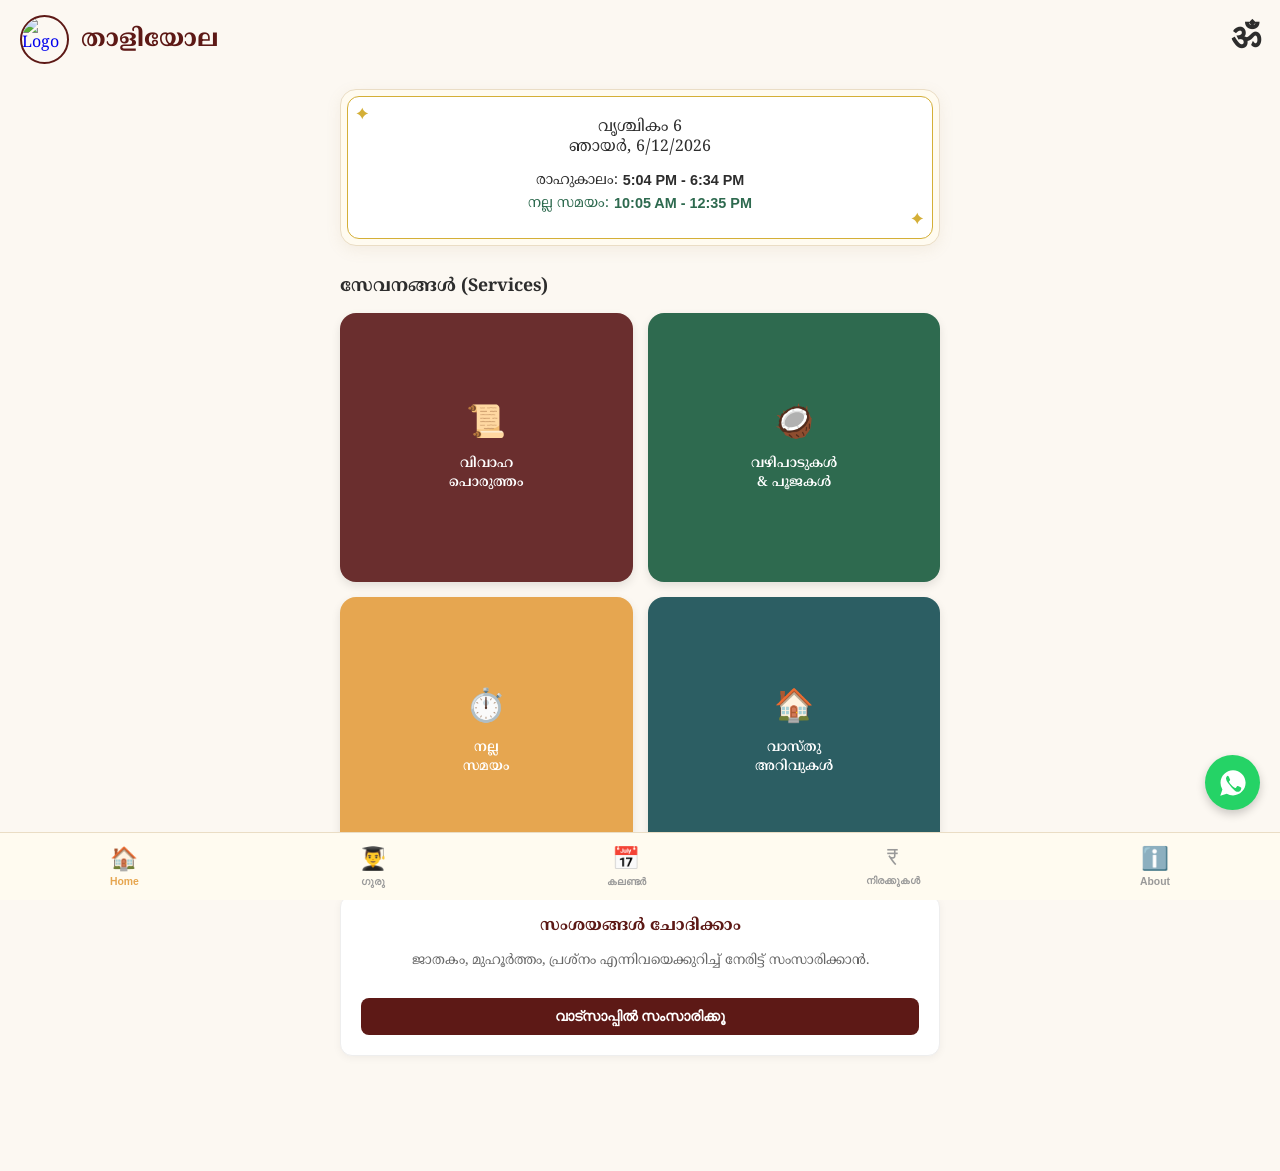
==== index.html @ 92e993a2 "Update index.html" ====
<!DOCTYPE html>
<html lang="ml">
<head>
    <meta charset="UTF-8">
    <meta name="viewport" content="width=device-width, initial-scale=1.0">
    <meta name="description" content="Authentic Namboothiri Astrology from Kerala.">
    <title>Thaliyola | Home</title>
    <link href="https://fonts.googleapis.com/css2?family=Noto+Serif+Malayalam:wght@400;700&display=swap" rel="stylesheet">
    <link rel="stylesheet" href="style.css">
</head>
<body>

    <!-- Header -->
    <header class="app-header">
        <a href="index.html" class="logo-row">
            <!-- Using the new leaf logo -->
            <img src="1000224294.jpg" alt="Logo" class="logo-img">
            <div class="logo-text">
                <h1 style="margin:0; font-size:1.5rem; color:#5d1916; font-weight:700;">താളിയോല</h1>
            </div>
        </a>
        <div class="header-om">ॐ</div>
    </header>

    <main class="content-wrapper">

        <!-- PARCHMENT CARD (Highlight) -->
        <div class="parchment-card">
            <div class="parchment-inner">
                <!-- Removed "Innathe Prathyekatha" Title -->
                
                <!-- Date Section -->
                <div class="date-container">
                    <!-- Malayalam Date (Big) -->
                    <div id="m-date-main" class="panchangam-main-mal">...</div>
                    <!-- English Date (Small, below) -->
                    <div id="e-date-sub" class="panchangam-sub-eng">...</div>
                </div>

                <!-- Daily Times -->
                <div class="panchangam-row" style="margin-top: 15px;">
                    രാഹുകാലം: <span id="t-rahu" class="time-highlight">...</span>
                </div>
                <div class="panchangam-row nalla-neram">
                    നല്ല സമയം: <span id="t-nalla" class="time-highlight">...</span>
                </div>
            </div>
        </div>

        <!-- SERVICES TITLE -->
        <div class="section-heading">സേവനങ്ങൾ (Services)</div>

        <!-- COLORED GRID (2x2 Layout) -->
        <div class="service-grid-modern">
            <!-- Card 1: Matchmaking -->
            <div class="grid-card maroon" onclick="window.location.href='matchmaking.html'">
                <div class="grid-icon">📜</div>
                <div class="grid-label">വിവാഹ<br>പൊരുത്തം</div>
            </div>
            <!-- Card 2: Offerings -->
            <div class="grid-card green" onclick="window.location.href='offerings.html'">
                <div class="grid-icon">🥥</div>
                <div class="grid-label">വഴിപാടുകൾ<br>& പൂജകൾ</div>
            </div>
            <!-- Card 3: Best Times -->
            <div class="grid-card mustard" onclick="window.location.href='best_times.html'">
                <div class="grid-icon">⏱️</div>
                <div class="grid-label">നല്ല<br>സമയം</div>
            </div>
            <!-- Card 4: Vasthu -->
            <div class="grid-card teal" onclick="window.location.href='vasthu.html'">
                <div class="grid-icon">🏠</div>
                <div class="grid-label">വാസ്തു<br>അറിവുകൾ</div>
            </div>
        </div>

        <!-- QUICK CONTACT -->
        <div class="about-card" style="margin-top: 20px; text-align: center;">
            <h3 style="color: var(--primary); margin-top: 0; font-size: 1rem;">സംശയങ്ങൾ ചോദിക്കാം</h3>
            <p style="font-size: 0.85rem; color: #666;">
                ജാതകം, മുഹൂർത്തം, പ്രശ്നം എന്നിവയെക്കുറിച്ച് നേരിട്ട് സംസാരിക്കാൻ.
            </p>
            <button class="book-btn" onclick="contactWhatsApp('നമസ്കാരം, എനിക്ക് ജ്യോതിഷപരമായ ചില സംശയങ്ങൾ ചോദിക്കാനുണ്ട്.')" style="padding: 10px; font-size: 0.9rem;">
                വാട്സാപ്പിൽ സംസാരിക്കൂ
            </button>
        </div>

    </main>

    <!-- WhatsApp Float & Nav -->
    <a href="javascript:void(0)" onclick="contactWhatsApp('Hello')" class="float-wa">
        <svg viewBox="0 0 32 32" class="wa-icon"><path d="M16.07,2.35c-7.38,0-13.38,6-13.38,13.38a13.3,13.3,0,0,0,2,7.15L2.42,29.6l6.89-2.2a13.31,13.31,0,0,0,6.76,1.84h0c7.38,0,13.38-6,13.38-13.38S23.45,2.35,16.07,2.35ZM9.9,8.29a2.13,2.13,0,0,1,1.55.72c.19.19,1.29,3.1,1.4,3.31s.16.49-.07.79-.42.69-.77,1c-.22.19-.46.35-.22.77s2.93,4.81,6.37,6.33c.4.18.7.16.93-.11s1-1.22,1.27-1.63.53-.36.91-.21,2.35,1.11,2.75,1.31.67.31.76.47.07,2.39-1.15,3.36-3.29,1.15-4.33.71-4.37-3.58-8.6-9.15A9.59,9.59,0,0,1,8.5,11.13C8.57,9.59,10.15,8.29,9.9,8.29Z"/></svg>
    </a>
    <nav class="bottom-nav">
        <a href="index.html" class="nav-item active"><span class="icon">🏠</span><span class="label">Home</span></a>
        <a href="astrologers.html" class="nav-item"><span class="icon">👨‍🎓</span><span class="label">ഗുരു</span></a>
        <a href="calendar.html" class="nav-item"><span class="icon">📅</span><span class="label">കലണ്ടർ</span></a>
        <a href="rates.html" class="nav-item"><span class="icon">₹</span><span class="label">നിരക്കുകൾ</span></a>
        <a href="about.html" class="nav-item"><span class="icon">ℹ️</span><span class="label">About</span></a>
    </nav>

    <script src="script.js"></script>

    <!-- LOGIC -->
    <script>
        const daysMalayalam = ["ഞായർ", "തിങ്കൾ", "ചൊവ്വ", "ബുധൻ", "വ്യാഴം", "വെള്ളി", "ശനി"];
        const sunriseOffsets = [40, 35, 25, 10, 5, 5, 10, 15, 15, 15, 20, 35];
        const timingsMap = [[10.5, 9.0, 3.5, 6.0], [1.5, 7.5, 10.0, 12.0], [9.0, 6.0, 1.5, 4.0], [6.0, 4.5, 8.0, 10.0], [7.5, 3.0, 4.0, 6.0], [4.5, 1.5, 11.0, 13.0], [3.0, 0.0, 2.5, 5.0]];
        const sankrantiData = [{cutoff: 14, name: "ധനു", next: "മകരം", offset: 17}, {cutoff: 13, name: "മകരം", next: "കുംഭം", offset: 0}, {cutoff: 14, name: "കുംഭം", next: "മീനം", offset: 0}, {cutoff: 14, name: "മീനം", next: "മേടം", offset: 0}, {cutoff: 15, name: "മേടം", next: "ഇടവം", offset: 0}, {cutoff: 15, name: "ഇടവം", next: "മിഥുനം", offset: 0}, {cutoff: 16, name: "മിഥുനം", next: "കർക്കടകം", offset: 0}, {cutoff: 17, name: "കർക്കടകം", next: "ചിങ്ങം", offset: 0}, {cutoff: 17, name: "ചിങ്ങം", next: "കന്നി", offset: 0}, {cutoff: 17, name: "കന്നി", next: "തുലാം", offset: 0}, {cutoff: 16, name: "തുലാം", next: "വൃശ്ചികം", offset: 0}, {cutoff: 16, name: "വൃശ്ചികം", next: "ധനു", offset: 0}];

        function formatTime(d) { let h=Math.floor(d), m=Math.floor((d-h)*60), p="AM"; if(h>=12){p="PM";if(h>12)h-=12;} if(h===0)h=12; return `${h}:${m<10?"0"+m:m} ${p}`; }
        function calculateTime(b,o) { return ((b*60)+o)/60; }

        function setPanchangam() {
            const date = new Date();
            const d = date.getDate(), m = date.getMonth(), y = date.getFullYear(), dayIndex = date.getDay();
            
            // Malayalam Date Logic
            const malRule = sankrantiData[m];
            let malDateString = (d < malRule.cutoff) ? `${malRule.name} ${malRule.offset + d}` : `${malRule.next} ${d - malRule.cutoff + 1}`;
            if(m===0 && d < 14) malDateString = `ധനു ${16+d}`; 
            
            // Set Malayalam and English Dates
            document.getElementById("m-date-main").innerText = malDateString;
            document.getElementById("e-date-sub").innerText = `${daysMalayalam[dayIndex]}, ${d}/${m+1}/${y}`;

            // Times
            const offset = sunriseOffsets[m];
            const r = timingsMap[dayIndex];
            document.getElementById("t-rahu").innerText = `${formatTime(calculateTime(6.0+r[0], offset))} - ${formatTime(calculateTime(6.0+r[0], offset)+1.5)}`;
            document.getElementById("t-nalla").innerText = `${formatTime(calculateTime(6.0+r[2], offset))} - ${formatTime(calculateTime(6.0+r[3], offset))}`;
        }

        setPanchangam();
    </script>
</body>
</html>
---- style.css ----
:root {
    --bg-color: #fcf8f2;       /* Soft Cream Background */
    --primary: #5d1916;        /* Deep Kerala Maroon */
    --gold: #d4af37;           /* Classic Gold */
    --text-dark: #2d2d2d;      /* Dark Grey */
    --text-light: #666666;     /* Light Grey */
    --white: #ffffff;
    
    /* Service Card Colors */
    --card-maroon: #6a2e2e;
    --card-green: #2e6a4f;
    --card-mustard: #e6a650;
    --card-teal: #2c5e63;      /* New Color for Vasthu */

    --whatsapp: #25D366;
}

body {
    margin: 0;
    font-family: 'Noto Serif Malayalam', serif;
    background-color: var(--bg-color);
    color: var(--text-dark);
    padding-bottom: 90px; /* Space for bottom nav */
}

/* --- HEADER --- */
.app-header {
    padding: 15px 20px;
    display: flex;
    justify-content: space-between;
    align-items: center;
    background: var(--bg-color);
    position: sticky;
    top: 0;
    z-index: 50;
}

.logo-row {
    display: flex;
    align-items: center;
    gap: 12px;
    text-decoration: none;
}

.logo-img {
    width: 45px;
    height: 45px;
    border-radius: 50%;
    object-fit: cover;
    border: 2px solid var(--primary);
}

.logo-text h1 {
    margin: 0;
    font-size: 1.5rem;
    color: var(--primary);
    font-weight: 700;
    line-height: 1;
}

.header-om {
    font-size: 2.2rem;
    color: var(--text-dark);
    font-weight: bold;
    line-height: 1;
}

/* --- MAIN CONTENT --- */
.content-wrapper {
    padding: 10px 20px;
    max-width: 600px;
    margin: 0 auto;
}

/* --- WELCOME TEXT --- */
.welcome-text {
    margin-bottom: 20px;
}
.welcome-text p {
    margin: 0;
    font-size: 0.95rem;
    color: var(--text-light);
}
.welcome-text h2 {
    margin: 5px 0 0 0;
    font-size: 1.1rem;
    color: var(--primary);
    font-weight: 700;
}

/* --- PARCHMENT CARD (Panchangam) --- */
.parchment-card {
    background-color: #fffbf0;
    border: 1px solid #eaddc5;
    border-radius: 16px;
    padding: 6px; /* Space for double border effect */
    margin-bottom: 30px;
    box-shadow: 0 4px 15px rgba(165, 134, 88, 0.1);
}

.parchment-inner {
    border: 1px solid var(--gold);
    border-radius: 12px;
    padding: 20px;
    text-align: center;
    position: relative;
    background: white;
}

/* Decorative Stars in Corners */
.parchment-inner::before {
    content: '✦';
    position: absolute;
    top: 8px; left: 8px;
    color: var(--gold);
    font-size: 1rem;
}
.parchment-inner::after {
    content: '✦';
    position: absolute;
    bottom: 8px; right: 8px;
    color: var(--gold);
    font-size: 1rem;
}

.panchangam-title {
    font-size: 0.85rem;
    color: var(--text-light);
    margin-bottom: 5px;
}

.panchangam-main {
    font-size: 1.8rem;
    font-weight: 700;
    color: var(--primary);
    margin-bottom: 15px;
}

.panchangam-row {
    display: flex;
    justify-content: center;
    gap: 5px;
    font-size: 0.9rem;
    color: var(--text-dark);
    margin-bottom: 5px;
}
.time-highlight {
    font-weight: 700;
    font-family: sans-serif;
}
.nalla-neram {
    color: var(--card-green);
}

/* --- SECTION TITLE --- */
.section-heading {
    font-size: 1.1rem;
    font-weight: 700;
    color: var(--text-dark);
    margin-bottom: 15px;
}

/* --- COLORED GRID (2x2 Layout) --- */
.service-grid-modern {
    display: grid;
    grid-template-columns: 1fr 1fr; /* 2 Columns */
    gap: 15px;
    margin-bottom: 30px;
}

.grid-card {
    aspect-ratio: 1.1; /* Slightly wider than square */
    border-radius: 16px;
    display: flex;
    flex-direction: column;
    align-items: center;
    justify-content: center;
    padding: 15px;
    text-align: center;
    cursor: pointer;
    transition: transform 0.2s;
    color: white;
    box-shadow: 0 4px 10px rgba(0,0,0,0.1);
}

.grid-card:active { transform: scale(0.95); }

.grid-card.maroon { background-color: var(--card-maroon); }
.grid-card.green { background-color: var(--card-green); }
.grid-card.mustard { background-color: var(--card-mustard); }
.grid-card.teal { background-color: var(--card-teal); }

.grid-icon {
    font-size: 2rem;
    margin-bottom: 10px;
}

.grid-label {
    font-size: 0.85rem;
    font-weight: 600;
    line-height: 1.4;
}

/* --- BOTTOM NAV --- */
.bottom-nav {
    position: fixed;
    bottom: 0;
    left: 0;
    width: 100%;
    background: #fffbf0;
    display: flex;
    justify-content: space-around;
    padding: 12px 0;
    border-top: 1px solid #eaddc5;
    z-index: 100;
}

.nav-item {
    text-decoration: none;
    display: flex;
    flex-direction: column;
    align-items: center;
    color: #999;
    font-family: sans-serif;
    background: none;
    border: none;
}

.nav-item.active { color: var(--card-mustard); }
.nav-item .icon { font-size: 1.4rem; margin-bottom: 4px; }
.nav-item .label { font-size: 0.65rem; font-weight: 600; }

/* --- WHATSAPP FLOAT --- */
.float-wa {
    position: fixed; right: 20px; bottom: 90px; background: var(--whatsapp);
    width: 55px; height: 55px; border-radius: 50%;
    display: flex; justify-content: center; align-items: center;
    box-shadow: 0 4px 10px rgba(0,0,0,0.2); z-index: 90;
}
.wa-icon { width: 30px; height: 30px; fill: white; }

/* --- INNER PAGES --- */
.profile-card, .matching-card, .tip-card, .offering-card, .time-card, .about-card {
    background: white;
    padding: 20px;
    margin-bottom: 15px;
    border-radius: 12px;
    box-shadow: 0 2px 8px rgba(0,0,0,0.05);
    border: 1px solid #eee;
}
.matching-card { border: 1px solid var(--gold); }
.profile-header, .offering-header, .time-header { display: flex; align-items: center; gap: 12px; margin-bottom: 10px; }
.profile-img { width: 60px; height: 60px; border-radius: 50%; object-fit: cover; border: 2px solid var(--gold); }
.section-title { 
    font-size: 1.1rem; font-weight: 700; color: var(--primary); 
    margin: 25px 0 15px 0; border-left: 4px solid var(--gold); padding-left: 10px; 
}
/* Dropdowns & Buttons */
.star-select { width: 100%; padding: 12px; border: 1px solid #ccc; border-radius: 8px; background: #fafafa; font-size: 1rem; color: var(--text-dark); }
.match-btn, .book-btn { width: 100%; background: var(--primary); color: white; border: none; padding: 14px; border-radius: 8px; margin-top: 15px; font-weight: bold; font-size: 1rem; }
.star-select-group { margin-bottom: 15px; }
.star-label { display: block; margin-bottom: 5px; font-weight: 600; color: #555; }

/* Calendar */
.calendar-controls { display: flex; justify-content: space-between; align-items: center; margin-bottom: 15px; background: white; padding: 15px; border-radius: 12px; border: 1px solid var(--gold); }
.calendar-grid { display: grid; grid-template-columns: repeat(7, 1fr); gap: 4px; background: white; padding: 10px; border-radius: 12px; }
.calendar-date { min-height: 50px; background-color: #fcfcfc; border: 1px solid #eee; border-radius: 6px; padding: 4px; display: flex; flex-direction: column; justify-content: space-between; }
.calendar-date.sunday { background-color: #fff0f0; border-color: #ffcccc; }
.calendar-date.today { border: 2px solid var(--gold); background-color: #fffbea; }
.day-name { text-align: center; font-size: 0.75rem; font-weight: bold; color: var(--primary); padding-bottom: 8px; }
.eng-date { font-size: 0.9rem; font-weight: bold; }
.mal-date { font-size: 0.6rem; text-align: right; color: var(--primary); font-weight: 600; }

/* Mobile Fixes */
@media (max-width: 400px) {
    .logo-container h1 { font-size: 1.3rem; }
    .panchangam-main { font-size: 1.5rem; }
}
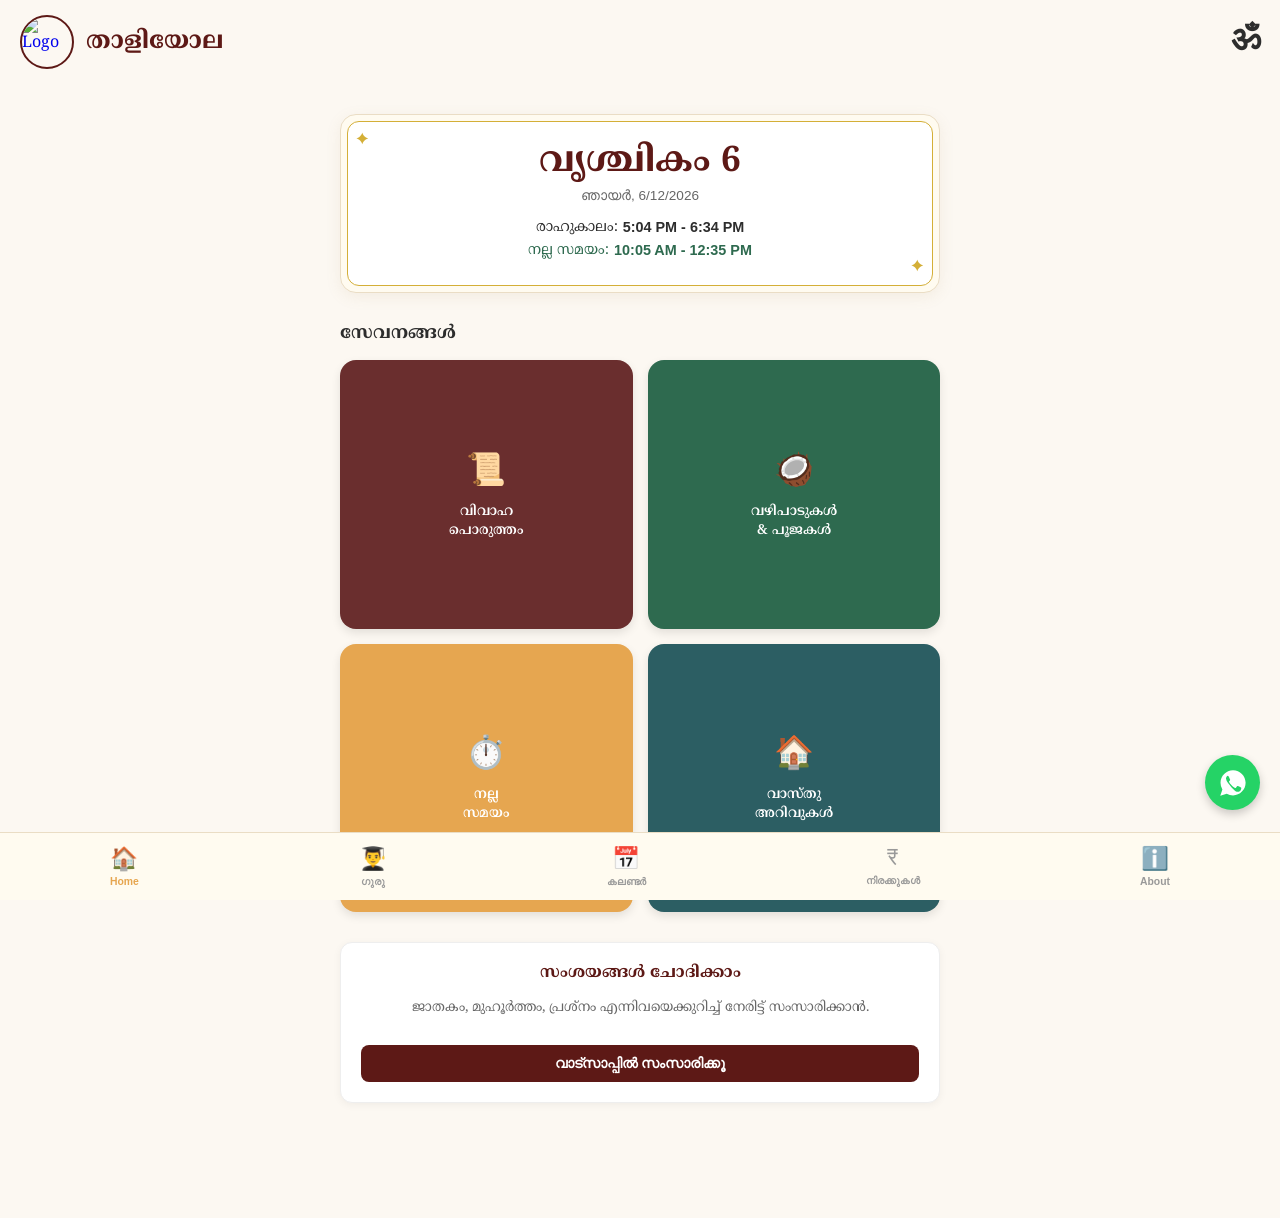
==== commit 65aa8c28: "Update index.html" ====
--- a/index.html
+++ b/index.html
@@ -13,8 +13,8 @@
     <!-- Header -->
     <header class="app-header">
         <a href="index.html" class="logo-row">
-            <!-- Using the new leaf logo -->
-            <img src="1000224294.jpg" alt="Logo" class="logo-img">
+            <!-- Use the leaf image provided -->
+            <img src="image_0.png" alt="Logo" class="logo-img">
             <div class="logo-text">
                 <h1 style="margin:0; font-size:1.5rem; color:#5d1916; font-weight:700;">താളിയോല</h1>
             </div>
@@ -27,8 +27,6 @@
         <!-- PARCHMENT CARD (Highlight) -->
         <div class="parchment-card">
             <div class="parchment-inner">
-                <!-- Removed "Innathe Prathyekatha" Title -->
-                
                 <!-- Date Section -->
                 <div class="date-container">
                     <!-- Malayalam Date (Big) -->
@@ -48,7 +46,7 @@
         </div>
 
         <!-- SERVICES TITLE -->
-        <div class="section-heading">സേവനങ്ങൾ (Services)</div>
+        <div class="section-heading">സേവനങ്ങൾ</div>
 
         <!-- COLORED GRID (2x2 Layout) -->
         <div class="service-grid-modern">
@@ -101,7 +99,6 @@
 
     <script src="script.js"></script>
 
-    <!-- LOGIC -->
     <script>
         const daysMalayalam = ["ഞായർ", "തിങ്കൾ", "ചൊവ്വ", "ബുധൻ", "വ്യാഴം", "വെള്ളി", "ശനി"];
         const sunriseOffsets = [40, 35, 25, 10, 5, 5, 10, 15, 15, 15, 20, 35];
@@ -115,16 +112,14 @@
             const date = new Date();
             const d = date.getDate(), m = date.getMonth(), y = date.getFullYear(), dayIndex = date.getDay();
             
-            // Malayalam Date Logic
             const malRule = sankrantiData[m];
             let malDateString = (d < malRule.cutoff) ? `${malRule.name} ${malRule.offset + d}` : `${malRule.next} ${d - malRule.cutoff + 1}`;
             if(m===0 && d < 14) malDateString = `ധനു ${16+d}`; 
             
-            // Set Malayalam and English Dates
+            // Date Setup
             document.getElementById("m-date-main").innerText = malDateString;
             document.getElementById("e-date-sub").innerText = `${daysMalayalam[dayIndex]}, ${d}/${m+1}/${y}`;
 
-            // Times
             const offset = sunriseOffsets[m];
             const r = timingsMap[dayIndex];
             document.getElementById("t-rahu").innerText = `${formatTime(calculateTime(6.0+r[0], offset))} - ${formatTime(calculateTime(6.0+r[0], offset)+1.5)}`;
--- a/style.css
+++ b/style.css
@@ -10,7 +10,7 @@
     --card-maroon: #6a2e2e;
     --card-green: #2e6a4f;
     --card-mustard: #e6a650;
-    --card-teal: #2c5e63;      /* New Color for Vasthu */
+    --card-teal: #2c5e63;
 
     --whatsapp: #25D366;
 }
@@ -43,8 +43,8 @@
 }
 
 .logo-img {
-    width: 45px;
-    height: 45px;
+    width: 50px;  /* Increased size for better visibility */
+    height: 50px; 
     border-radius: 50%;
     object-fit: cover;
     border: 2px solid var(--primary);
@@ -72,29 +72,14 @@
     margin: 0 auto;
 }
 
-/* --- WELCOME TEXT --- */
-.welcome-text {
-    margin-bottom: 20px;
-}
-.welcome-text p {
-    margin: 0;
-    font-size: 0.95rem;
-    color: var(--text-light);
-}
-.welcome-text h2 {
-    margin: 5px 0 0 0;
-    font-size: 1.1rem;
-    color: var(--primary);
-    font-weight: 700;
-}
-
 /* --- PARCHMENT CARD (Panchangam) --- */
 .parchment-card {
     background-color: #fffbf0;
     border: 1px solid #eaddc5;
     border-radius: 16px;
-    padding: 6px; /* Space for double border effect */
+    padding: 6px;
     margin-bottom: 30px;
+    margin-top: 20px; /* Added margin top since welcome text is removed */
     box-shadow: 0 4px 15px rgba(165, 134, 88, 0.1);
 }
 
@@ -107,33 +92,30 @@
     background: white;
 }
 
-/* Decorative Stars in Corners */
-.parchment-inner::before {
-    content: '✦';
-    position: absolute;
-    top: 8px; left: 8px;
-    color: var(--gold);
-    font-size: 1rem;
-}
-.parchment-inner::after {
-    content: '✦';
-    position: absolute;
-    bottom: 8px; right: 8px;
-    color: var(--gold);
-    font-size: 1rem;
-}
+/* Decorative Stars */
+.parchment-inner::before { content: '✦'; position: absolute; top: 8px; left: 8px; color: var(--gold); font-size: 1rem; }
+.parchment-inner::after { content: '✦'; position: absolute; bottom: 8px; right: 8px; color: var(--gold); font-size: 1rem; }
 
 .panchangam-title {
-    font-size: 0.85rem;
-    color: var(--text-light);
-    margin-bottom: 5px;
-}
-
-.panchangam-main {
-    font-size: 1.8rem;
+    display: none; /* Hiding title as requested */
+}
+
+/* --- NEW DATE STYLES --- */
+.date-container {
+    margin-bottom: 15px;
+}
+.panchangam-main-mal {
+    font-size: 2.2rem; /* Bigger Malayalam Date */
     font-weight: 700;
     color: var(--primary);
-    margin-bottom: 15px;
+    line-height: 1.2;
+}
+.panchangam-sub-eng {
+    font-size: 0.85rem; /* Smaller English Date */
+    color: var(--text-light);
+    font-weight: 500;
+    margin-top: 4px;
+    font-family: sans-serif;
 }
 
 .panchangam-row {
@@ -144,13 +126,8 @@
     color: var(--text-dark);
     margin-bottom: 5px;
 }
-.time-highlight {
-    font-weight: 700;
-    font-family: sans-serif;
-}
-.nalla-neram {
-    color: var(--card-green);
-}
+.time-highlight { font-weight: 700; font-family: sans-serif; }
+.nalla-neram { color: var(--card-green); }
 
 /* --- SECTION TITLE --- */
 .section-heading {
@@ -162,106 +139,40 @@
 
 /* --- COLORED GRID (2x2 Layout) --- */
 .service-grid-modern {
-    display: grid;
-    grid-template-columns: 1fr 1fr; /* 2 Columns */
-    gap: 15px;
-    margin-bottom: 30px;
-}
-
+    display: grid; grid-template-columns: 1fr 1fr; gap: 15px; margin-bottom: 30px;
+}
 .grid-card {
-    aspect-ratio: 1.1; /* Slightly wider than square */
-    border-radius: 16px;
-    display: flex;
-    flex-direction: column;
-    align-items: center;
-    justify-content: center;
-    padding: 15px;
-    text-align: center;
-    cursor: pointer;
-    transition: transform 0.2s;
-    color: white;
-    box-shadow: 0 4px 10px rgba(0,0,0,0.1);
-}
-
+    aspect-ratio: 1.1; border-radius: 16px; display: flex; flex-direction: column; align-items: center; justify-content: center; padding: 15px; text-align: center; cursor: pointer; transition: transform 0.2s; color: white; box-shadow: 0 4px 10px rgba(0,0,0,0.1);
+}
 .grid-card:active { transform: scale(0.95); }
-
 .grid-card.maroon { background-color: var(--card-maroon); }
 .grid-card.green { background-color: var(--card-green); }
 .grid-card.mustard { background-color: var(--card-mustard); }
 .grid-card.teal { background-color: var(--card-teal); }
-
-.grid-icon {
-    font-size: 2rem;
-    margin-bottom: 10px;
-}
-
-.grid-label {
-    font-size: 0.85rem;
-    font-weight: 600;
-    line-height: 1.4;
-}
+.grid-icon { font-size: 2rem; margin-bottom: 10px; }
+.grid-label { font-size: 0.85rem; font-weight: 600; line-height: 1.4; }
 
 /* --- BOTTOM NAV --- */
-.bottom-nav {
-    position: fixed;
-    bottom: 0;
-    left: 0;
-    width: 100%;
-    background: #fffbf0;
-    display: flex;
-    justify-content: space-around;
-    padding: 12px 0;
-    border-top: 1px solid #eaddc5;
-    z-index: 100;
-}
-
-.nav-item {
-    text-decoration: none;
-    display: flex;
-    flex-direction: column;
-    align-items: center;
-    color: #999;
-    font-family: sans-serif;
-    background: none;
-    border: none;
-}
-
+.bottom-nav { position: fixed; bottom: 0; left: 0; width: 100%; background: #fffbf0; display: flex; justify-content: space-around; padding: 12px 0; border-top: 1px solid #eaddc5; z-index: 100; }
+.nav-item { text-decoration: none; display: flex; flex-direction: column; align-items: center; color: #999; font-family: sans-serif; background: none; border: none; }
 .nav-item.active { color: var(--card-mustard); }
 .nav-item .icon { font-size: 1.4rem; margin-bottom: 4px; }
 .nav-item .label { font-size: 0.65rem; font-weight: 600; }
 
 /* --- WHATSAPP FLOAT --- */
-.float-wa {
-    position: fixed; right: 20px; bottom: 90px; background: var(--whatsapp);
-    width: 55px; height: 55px; border-radius: 50%;
-    display: flex; justify-content: center; align-items: center;
-    box-shadow: 0 4px 10px rgba(0,0,0,0.2); z-index: 90;
-}
+.float-wa { position: fixed; right: 20px; bottom: 90px; background: var(--whatsapp); width: 55px; height: 55px; border-radius: 50%; display: flex; justify-content: center; align-items: center; box-shadow: 0 4px 10px rgba(0,0,0,0.2); z-index: 90; }
 .wa-icon { width: 30px; height: 30px; fill: white; }
 
 /* --- INNER PAGES --- */
-.profile-card, .matching-card, .tip-card, .offering-card, .time-card, .about-card {
-    background: white;
-    padding: 20px;
-    margin-bottom: 15px;
-    border-radius: 12px;
-    box-shadow: 0 2px 8px rgba(0,0,0,0.05);
-    border: 1px solid #eee;
-}
+.profile-card, .matching-card, .tip-card, .offering-card, .time-card, .about-card { background: white; padding: 20px; margin-bottom: 15px; border-radius: 12px; box-shadow: 0 2px 8px rgba(0,0,0,0.05); border: 1px solid #eee; }
 .matching-card { border: 1px solid var(--gold); }
 .profile-header, .offering-header, .time-header { display: flex; align-items: center; gap: 12px; margin-bottom: 10px; }
 .profile-img { width: 60px; height: 60px; border-radius: 50%; object-fit: cover; border: 2px solid var(--gold); }
-.section-title { 
-    font-size: 1.1rem; font-weight: 700; color: var(--primary); 
-    margin: 25px 0 15px 0; border-left: 4px solid var(--gold); padding-left: 10px; 
-}
-/* Dropdowns & Buttons */
+.section-title { font-size: 1.1rem; font-weight: 700; color: var(--primary); margin: 25px 0 15px 0; border-left: 4px solid var(--gold); padding-left: 10px; }
 .star-select { width: 100%; padding: 12px; border: 1px solid #ccc; border-radius: 8px; background: #fafafa; font-size: 1rem; color: var(--text-dark); }
 .match-btn, .book-btn { width: 100%; background: var(--primary); color: white; border: none; padding: 14px; border-radius: 8px; margin-top: 15px; font-weight: bold; font-size: 1rem; }
 .star-select-group { margin-bottom: 15px; }
 .star-label { display: block; margin-bottom: 5px; font-weight: 600; color: #555; }
-
-/* Calendar */
 .calendar-controls { display: flex; justify-content: space-between; align-items: center; margin-bottom: 15px; background: white; padding: 15px; border-radius: 12px; border: 1px solid var(--gold); }
 .calendar-grid { display: grid; grid-template-columns: repeat(7, 1fr); gap: 4px; background: white; padding: 10px; border-radius: 12px; }
 .calendar-date { min-height: 50px; background-color: #fcfcfc; border: 1px solid #eee; border-radius: 6px; padding: 4px; display: flex; flex-direction: column; justify-content: space-between; }
@@ -270,9 +181,36 @@
 .day-name { text-align: center; font-size: 0.75rem; font-weight: bold; color: var(--primary); padding-bottom: 8px; }
 .eng-date { font-size: 0.9rem; font-weight: bold; }
 .mal-date { font-size: 0.6rem; text-align: right; color: var(--primary); font-weight: 600; }
-
-/* Mobile Fixes */
+.tip-desc, .offering-desc, .time-details { font-size: 0.95rem; color: #444; line-height: 1.6; }
+.book-btn-small { background: var(--primary); color: white; border: none; padding: 8px 15px; border-radius: 4px; font-size: 0.9rem; font-weight: 600; cursor: pointer; margin-top: 10px; width: 100%; font-family: 'Noto Serif Malayalam', serif; }
+.offering-header { display: flex; justify-content: space-between; align-items: flex-start; margin-bottom: 8px; }
+.price-tag { background: #fff8e1; color: #d84315; padding: 4px 8px; border-radius: 4px; font-weight: bold; font-size: 0.9rem; border: 1px solid #ffecb3; }
+.contact-box { background-color: #fff8e1; border: 1px dashed #d4af37; padding: 20px; text-align: center; border-radius: 10px; margin-top: 30px; }
+.time-header { display: flex; align-items: center; gap: 10px; margin-bottom: 10px; }
+.time-icon { font-size: 1.5rem; }
+.best-days { font-weight: bold; color: #2e7d32; display: block; margin-top: 5px; }
+.avoid-days { font-weight: bold; color: #d32f2f; display: block; margin-top: 2px; }
+.reason-box { background-color: #f9f9f9; padding: 10px; border-radius: 5px; margin-top: 10px; font-size: 0.85rem; color: #666; font-style: italic; border-left: 3px solid var(--gold); }
+.designation { font-size: 0.85rem; color: #888; }
+.event-indicator { width: 6px; height: 6px; background-color: #d32f2f; border-radius: 50%; margin-top: 2px; }
+.event-list-box { margin-top: 20px; background: white; border-radius: 10px; padding: 15px; border: 1px solid #e0d0b0; }
+.event-item { display: flex; align-items: center; padding: 10px 0; border-bottom: 1px solid #eee; }
+.event-item:last-child { border-bottom: none; }
+.event-date-badge { background: var(--gold); color: var(--primary); font-weight: bold; padding: 5px 10px; border-radius: 5px; margin-right: 15px; font-family: sans-serif; min-width: 30px; text-align: center; }
+.event-name { font-size: 1rem; color: #333; font-weight: 600; }
+.rate-card { background: white; border-radius: 10px; overflow: hidden; box-shadow: 0 2px 8px rgba(0,0,0,0.05); }
+.rate-row { display: flex; justify-content: space-between; padding: 15px; border-bottom: 1px solid #eee; align-items: center; }
+.rate-row.highlight { background-color: #fffbea; }
+.rate-row h4 { margin: 0 0 5px 0; font-weight: 700; }
+.price { font-weight: bold; color: var(--primary); font-size: 1.1rem; }
+.note { font-size: 0.85rem; color: #777; margin-top: 10px; padding: 10px; background: #eef; border-radius: 5px; }
+.result-card { display: none; margin-top: 20px; padding: 20px; border-radius: 10px; text-align: center; animation: fadeIn 0.5s ease; background-color: #fffbea; border: 1px solid #d4af37; }
+.result-icon { font-size: 2.5rem; margin-bottom: 10px; display: block; }
+.result-title { font-size: 1.2rem; font-weight: 700; margin-bottom: 10px; font-family: 'Noto Serif Malayalam', serif; color: #800000; }
+.result-desc { font-size: 0.95rem; color: #444; margin-bottom: 15px; line-height: 1.6; text-align: justify; }
+.disclaimer-box { background: rgba(255,255,255,0.6); padding: 10px; border-radius: 5px; font-size: 0.8rem; color: #666; margin-bottom: 15px; font-style: italic; }
+
 @media (max-width: 400px) {
     .logo-container h1 { font-size: 1.3rem; }
-    .panchangam-main { font-size: 1.5rem; }
-}
+    .panchangam-main-mal { font-size: 1.5rem; }
+}
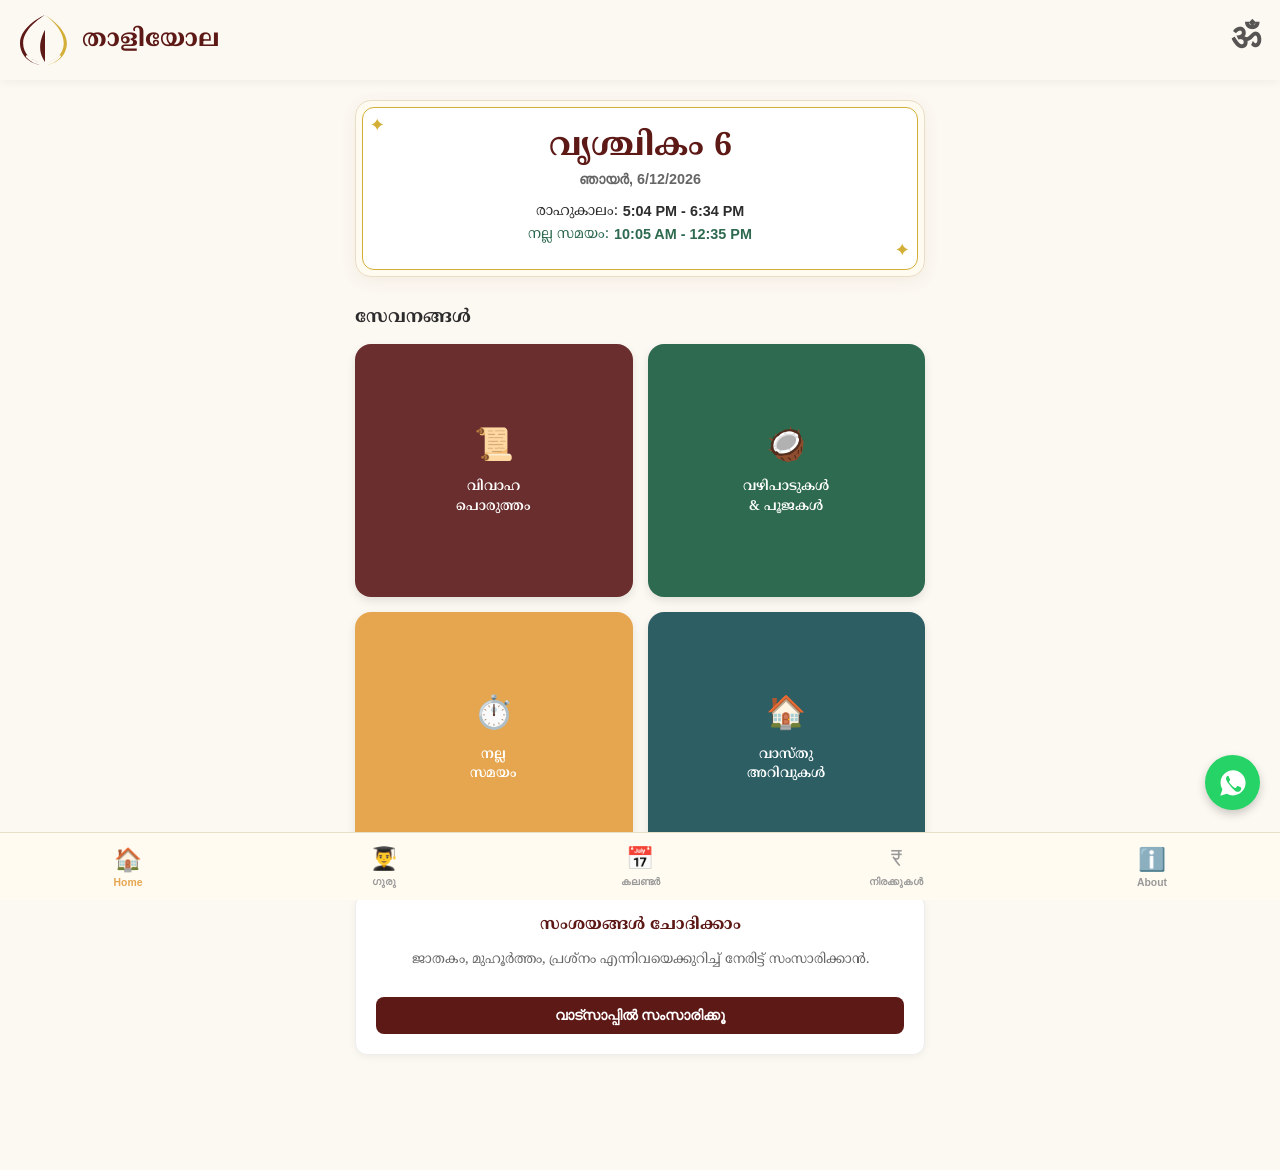
==== commit 73078e11: "Update index.html" ====
--- a/index.html
+++ b/index.html
@@ -10,11 +10,18 @@
 </head>
 <body>
 
-    <!-- Header -->
     <header class="app-header">
         <a href="index.html" class="logo-row">
-            <!-- Use the leaf image provided -->
-            <img src="image_0.png" alt="Logo" class="logo-img">
+            <svg class="logo-img" viewBox="0 0 512 512" xmlns="http://www.w3.org/2000/svg">
+                <path fill="#5d1916" d="M256,0C256,0,32,128,32,288c0,106,86,192,192,192h64c17.7,0,32,14.3,32,32v0c0-17.7-14.3-32-32-32h-64
+                c-56,0-107.7-24.3-143.7-63.7c-4.3-4.7-11.7-4.9-16.3-0.4c-4.5,4.3-4.6,11.4-0.2,15.9C104.7,477.6,163,507.2,228.4,511.4
+                c3.9,0.2,7.6,3.5,7.6,7.4v0c0-4.4-3.6-8-8-8C101.6,506.8,0,409.2,0,288C0,118,246,0,256,0z"/>
+                <path fill="#d4af37" d="M256,0c0,0,224,128,224,288c0,121.2-101.6,218.8-228.4,222.8c-4.4,0.1-8,3.7-8,8.2v-0.1
+                c0-3.9,3.7-7.1,7.6-7.4C316.4,507.2,374.7,477.6,415,431.8c4.4-4.5,4.3-11.6-0.2-15.9c-4.6-4.5-12-4.2-16.3,0.4
+                C362.5,455.7,311,480,256,480h-32c-17.7,0-32,14.3-32,32v0c0-17.7,14.3-32,32-32H256c106,0,192-86,192-192C448,128,256,0,256,0z"/>
+                <path fill="#5d1916" d="M256,0v480c0,0-50-60-50-150s50-180,50-180S256,0,256,0z"/>
+            </svg>
+            
             <div class="logo-text">
                 <h1 style="margin:0; font-size:1.5rem; color:#5d1916; font-weight:700;">താളിയോല</h1>
             </div>
@@ -24,18 +31,13 @@
 
     <main class="content-wrapper">
 
-        <!-- PARCHMENT CARD (Highlight) -->
         <div class="parchment-card">
             <div class="parchment-inner">
-                <!-- Date Section -->
                 <div class="date-container">
-                    <!-- Malayalam Date (Big) -->
                     <div id="m-date-main" class="panchangam-main-mal">...</div>
-                    <!-- English Date (Small, below) -->
                     <div id="e-date-sub" class="panchangam-sub-eng">...</div>
                 </div>
 
-                <!-- Daily Times -->
                 <div class="panchangam-row" style="margin-top: 15px;">
                     രാഹുകാലം: <span id="t-rahu" class="time-highlight">...</span>
                 </div>
@@ -45,34 +47,27 @@
             </div>
         </div>
 
-        <!-- SERVICES TITLE -->
         <div class="section-heading">സേവനങ്ങൾ</div>
 
-        <!-- COLORED GRID (2x2 Layout) -->
         <div class="service-grid-modern">
-            <!-- Card 1: Matchmaking -->
             <div class="grid-card maroon" onclick="window.location.href='matchmaking.html'">
                 <div class="grid-icon">📜</div>
                 <div class="grid-label">വിവാഹ<br>പൊരുത്തം</div>
             </div>
-            <!-- Card 2: Offerings -->
             <div class="grid-card green" onclick="window.location.href='offerings.html'">
                 <div class="grid-icon">🥥</div>
                 <div class="grid-label">വഴിപാടുകൾ<br>& പൂജകൾ</div>
             </div>
-            <!-- Card 3: Best Times -->
             <div class="grid-card mustard" onclick="window.location.href='best_times.html'">
                 <div class="grid-icon">⏱️</div>
                 <div class="grid-label">നല്ല<br>സമയം</div>
             </div>
-            <!-- Card 4: Vasthu -->
             <div class="grid-card teal" onclick="window.location.href='vasthu.html'">
                 <div class="grid-icon">🏠</div>
                 <div class="grid-label">വാസ്തു<br>അറിവുകൾ</div>
             </div>
         </div>
 
-        <!-- QUICK CONTACT -->
         <div class="about-card" style="margin-top: 20px; text-align: center;">
             <h3 style="color: var(--primary); margin-top: 0; font-size: 1rem;">സംശയങ്ങൾ ചോദിക്കാം</h3>
             <p style="font-size: 0.85rem; color: #666;">
@@ -85,7 +80,6 @@
 
     </main>
 
-    <!-- WhatsApp Float & Nav -->
     <a href="javascript:void(0)" onclick="contactWhatsApp('Hello')" class="float-wa">
         <svg viewBox="0 0 32 32" class="wa-icon"><path d="M16.07,2.35c-7.38,0-13.38,6-13.38,13.38a13.3,13.3,0,0,0,2,7.15L2.42,29.6l6.89-2.2a13.31,13.31,0,0,0,6.76,1.84h0c7.38,0,13.38-6,13.38-13.38S23.45,2.35,16.07,2.35ZM9.9,8.29a2.13,2.13,0,0,1,1.55.72c.19.19,1.29,3.1,1.4,3.31s.16.49-.07.79-.42.69-.77,1c-.22.19-.46.35-.22.77s2.93,4.81,6.37,6.33c.4.18.7.16.93-.11s1-1.22,1.27-1.63.53-.36.91-.21,2.35,1.11,2.75,1.31.67.31.76.47.07,2.39-1.15,3.36-3.29,1.15-4.33.71-4.37-3.58-8.6-9.15A9.59,9.59,0,0,1,8.5,11.13C8.57,9.59,10.15,8.29,9.9,8.29Z"/></svg>
     </a>
--- a/style.css
+++ b/style.css
@@ -1,5 +1,10 @@
+/* 1. GLOBAL RESET (Fixes alignment issues) */
+* {
+    box-sizing: border-box;
+}
+
 :root {
-    --bg-color: #fcf8f2;       /* Soft Cream Background */
+    --bg-color: #fcf8f2;      /* Soft Cream Background */
     --primary: #5d1916;        /* Deep Kerala Maroon */
     --gold: #d4af37;           /* Classic Gold */
     --text-dark: #2d2d2d;      /* Dark Grey */
@@ -33,26 +38,25 @@
     position: sticky;
     top: 0;
     z-index: 50;
+    box-shadow: 0 2px 10px rgba(0,0,0,0.05); /* Slight shadow for depth */
 }
 
 .logo-row {
     display: flex;
     align-items: center;
-    gap: 12px;
+    gap: 12px; /* Increased gap for better look */
     text-decoration: none;
 }
 
 .logo-img {
-    width: 50px;  /* Increased size for better visibility */
+    width: 50px;  /* Slightly larger for the new leaf logo */
     height: 50px; 
-    border-radius: 50%;
-    object-fit: cover;
-    border: 2px solid var(--primary);
+    object-fit: contain; 
 }
 
 .logo-text h1 {
     margin: 0;
-    font-size: 1.5rem;
+    font-size: 1.6rem;
     color: var(--primary);
     font-weight: 700;
     line-height: 1;
@@ -63,23 +67,24 @@
     color: var(--text-dark);
     font-weight: bold;
     line-height: 1;
+    opacity: 0.8;
 }
 
 /* --- MAIN CONTENT --- */
 .content-wrapper {
-    padding: 10px 20px;
+    padding: 10px 15px;
     max-width: 600px;
     margin: 0 auto;
 }
 
-/* --- PARCHMENT CARD (Panchangam) --- */
+/* --- PARCHMENT CARD --- */
 .parchment-card {
     background-color: #fffbf0;
     border: 1px solid #eaddc5;
     border-radius: 16px;
     padding: 6px;
     margin-bottom: 30px;
-    margin-top: 20px; /* Added margin top since welcome text is removed */
+    margin-top: 10px;
     box-shadow: 0 4px 15px rgba(165, 134, 88, 0.1);
 }
 
@@ -92,29 +97,21 @@
     background: white;
 }
 
-/* Decorative Stars */
 .parchment-inner::before { content: '✦'; position: absolute; top: 8px; left: 8px; color: var(--gold); font-size: 1rem; }
 .parchment-inner::after { content: '✦'; position: absolute; bottom: 8px; right: 8px; color: var(--gold); font-size: 1rem; }
 
-.panchangam-title {
-    display: none; /* Hiding title as requested */
-}
-
-/* --- NEW DATE STYLES --- */
-.date-container {
-    margin-bottom: 15px;
-}
+.date-container { margin-bottom: 15px; }
 .panchangam-main-mal {
-    font-size: 2.2rem; /* Bigger Malayalam Date */
+    font-size: 2rem;
     font-weight: 700;
     color: var(--primary);
     line-height: 1.2;
 }
 .panchangam-sub-eng {
-    font-size: 0.85rem; /* Smaller English Date */
+    font-size: 0.9rem;
     color: var(--text-light);
-    font-weight: 500;
-    margin-top: 4px;
+    font-weight: 600;
+    margin-top: 5px;
     font-family: sans-serif;
 }
 
@@ -129,7 +126,7 @@
 .time-highlight { font-weight: 700; font-family: sans-serif; }
 .nalla-neram { color: var(--card-green); }
 
-/* --- SECTION TITLE --- */
+/* --- SECTIONS & GRIDS --- */
 .section-heading {
     font-size: 1.1rem;
     font-weight: 700;
@@ -137,7 +134,6 @@
     margin-bottom: 15px;
 }
 
-/* --- COLORED GRID (2x2 Layout) --- */
 .service-grid-modern {
     display: grid; grid-template-columns: 1fr 1fr; gap: 15px; margin-bottom: 30px;
 }
@@ -152,9 +148,32 @@
 .grid-icon { font-size: 2rem; margin-bottom: 10px; }
 .grid-label { font-size: 0.85rem; font-weight: 600; line-height: 1.4; }
 
-/* --- BOTTOM NAV --- */
-.bottom-nav { position: fixed; bottom: 0; left: 0; width: 100%; background: #fffbf0; display: flex; justify-content: space-around; padding: 12px 0; border-top: 1px solid #eaddc5; z-index: 100; }
-.nav-item { text-decoration: none; display: flex; flex-direction: column; align-items: center; color: #999; font-family: sans-serif; background: none; border: none; }
+/* --- BOTTOM NAV (FIXED) --- */
+.bottom-nav { 
+    position: fixed; 
+    bottom: 0; 
+    left: 0; 
+    width: 100%; 
+    background: #fffbf0; 
+    display: flex; 
+    padding: 12px 0; 
+    border-top: 1px solid #eaddc5; 
+    z-index: 100; 
+}
+
+.nav-item { 
+    flex: 1; /* Forces equal width for all items */
+    text-decoration: none; 
+    display: flex; 
+    flex-direction: column; 
+    align-items: center; 
+    justify-content: center;
+    color: #999; 
+    font-family: sans-serif; 
+    background: none; 
+    border: none; 
+    padding: 0; 
+}
 .nav-item.active { color: var(--card-mustard); }
 .nav-item .icon { font-size: 1.4rem; margin-bottom: 4px; }
 .nav-item .label { font-size: 0.65rem; font-weight: 600; }
@@ -163,7 +182,7 @@
 .float-wa { position: fixed; right: 20px; bottom: 90px; background: var(--whatsapp); width: 55px; height: 55px; border-radius: 50%; display: flex; justify-content: center; align-items: center; box-shadow: 0 4px 10px rgba(0,0,0,0.2); z-index: 90; }
 .wa-icon { width: 30px; height: 30px; fill: white; }
 
-/* --- INNER PAGES --- */
+/* --- CARDS & INNER PAGES --- */
 .profile-card, .matching-card, .tip-card, .offering-card, .time-card, .about-card { background: white; padding: 20px; margin-bottom: 15px; border-radius: 12px; box-shadow: 0 2px 8px rgba(0,0,0,0.05); border: 1px solid #eee; }
 .matching-card { border: 1px solid var(--gold); }
 .profile-header, .offering-header, .time-header { display: flex; align-items: center; gap: 12px; margin-bottom: 10px; }
@@ -173,14 +192,6 @@
 .match-btn, .book-btn { width: 100%; background: var(--primary); color: white; border: none; padding: 14px; border-radius: 8px; margin-top: 15px; font-weight: bold; font-size: 1rem; }
 .star-select-group { margin-bottom: 15px; }
 .star-label { display: block; margin-bottom: 5px; font-weight: 600; color: #555; }
-.calendar-controls { display: flex; justify-content: space-between; align-items: center; margin-bottom: 15px; background: white; padding: 15px; border-radius: 12px; border: 1px solid var(--gold); }
-.calendar-grid { display: grid; grid-template-columns: repeat(7, 1fr); gap: 4px; background: white; padding: 10px; border-radius: 12px; }
-.calendar-date { min-height: 50px; background-color: #fcfcfc; border: 1px solid #eee; border-radius: 6px; padding: 4px; display: flex; flex-direction: column; justify-content: space-between; }
-.calendar-date.sunday { background-color: #fff0f0; border-color: #ffcccc; }
-.calendar-date.today { border: 2px solid var(--gold); background-color: #fffbea; }
-.day-name { text-align: center; font-size: 0.75rem; font-weight: bold; color: var(--primary); padding-bottom: 8px; }
-.eng-date { font-size: 0.9rem; font-weight: bold; }
-.mal-date { font-size: 0.6rem; text-align: right; color: var(--primary); font-weight: 600; }
 .tip-desc, .offering-desc, .time-details { font-size: 0.95rem; color: #444; line-height: 1.6; }
 .book-btn-small { background: var(--primary); color: white; border: none; padding: 8px 15px; border-radius: 4px; font-size: 0.9rem; font-weight: 600; cursor: pointer; margin-top: 10px; width: 100%; font-family: 'Noto Serif Malayalam', serif; }
 .offering-header { display: flex; justify-content: space-between; align-items: flex-start; margin-bottom: 8px; }
@@ -210,7 +221,43 @@
 .result-desc { font-size: 0.95rem; color: #444; margin-bottom: 15px; line-height: 1.6; text-align: justify; }
 .disclaimer-box { background: rgba(255,255,255,0.6); padding: 10px; border-radius: 5px; font-size: 0.8rem; color: #666; margin-bottom: 15px; font-style: italic; }
 
+/* --- CALENDAR FIXES (FIXED) --- */
+.calendar-controls { 
+    display: flex; justify-content: space-between; align-items: center; 
+    margin-bottom: 15px; background: white; padding: 10px; 
+    border-radius: 12px; border: 1px solid var(--gold); 
+}
+.month-title { font-size: 1.1rem; font-weight: 700; color: var(--primary); margin: 0; }
+
+.calendar-grid { 
+    display: grid; 
+    grid-template-columns: repeat(7, 1fr); 
+    gap: 2px;
+    background: white; 
+    padding: 10px; /* Padding matches controls */
+    border-radius: 12px; 
+    overflow-x: auto; 
+}
+
+/* Day Names */
+.day-name { 
+    text-align: center; font-size: 0.75rem; font-weight: bold; color: var(--primary); padding-bottom: 8px; white-space: nowrap; 
+}
+
+/* Date Cells */
+.calendar-date { 
+    min-height: 50px; background-color: #fcfcfc; border: 1px solid #eee; border-radius: 6px; padding: 2px; display: flex; flex-direction: column; justify-content: space-between; 
+}
+
+.calendar-date.sunday { background-color: #fff0f0; border-color: #ffcccc; }
+.calendar-date.today { border: 2px solid var(--gold); background-color: #fffbea; }
+.eng-date { font-size: 0.9rem; font-weight: bold; margin-left: 2px; }
+.mal-date { font-size: 0.6rem; text-align: right; color: var(--primary); font-weight: 600; line-height: 1.1; margin-right: 2px; }
+
 @media (max-width: 400px) {
-    .logo-container h1 { font-size: 1.3rem; }
-    .panchangam-main-mal { font-size: 1.5rem; }
-}
+    .content-wrapper { padding: 10px 5px; }
+    .day-name { font-size: 0.6rem; padding: 4px 0; }
+    .calendar-date { min-height: 45px; padding: 1px; }
+    .eng-date { font-size: 0.8rem; }
+    .mal-date { font-size: 0.5rem; white-space: nowrap; overflow: hidden; text-overflow: ellipsis; }
+}
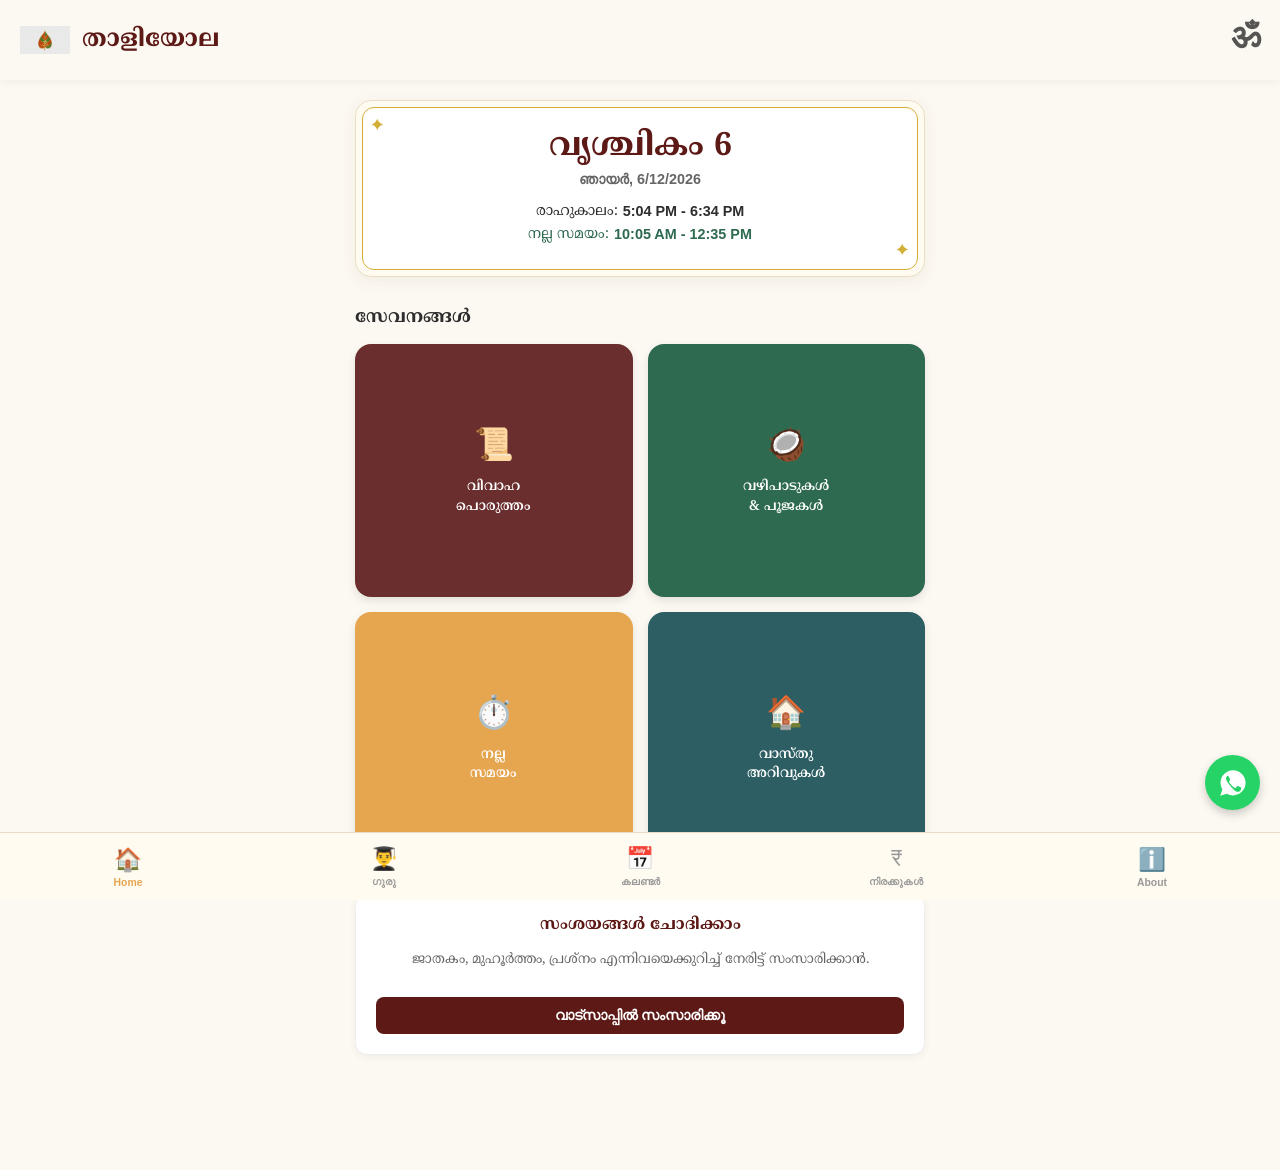
==== commit 45a02811: "Update index.html" ====
--- a/index.html
+++ b/index.html
@@ -12,16 +12,7 @@
 
     <header class="app-header">
         <a href="index.html" class="logo-row">
-            <svg class="logo-img" viewBox="0 0 512 512" xmlns="http://www.w3.org/2000/svg">
-                <path fill="#5d1916" d="M256,0C256,0,32,128,32,288c0,106,86,192,192,192h64c17.7,0,32,14.3,32,32v0c0-17.7-14.3-32-32-32h-64
-                c-56,0-107.7-24.3-143.7-63.7c-4.3-4.7-11.7-4.9-16.3-0.4c-4.5,4.3-4.6,11.4-0.2,15.9C104.7,477.6,163,507.2,228.4,511.4
-                c3.9,0.2,7.6,3.5,7.6,7.4v0c0-4.4-3.6-8-8-8C101.6,506.8,0,409.2,0,288C0,118,246,0,256,0z"/>
-                <path fill="#d4af37" d="M256,0c0,0,224,128,224,288c0,121.2-101.6,218.8-228.4,222.8c-4.4,0.1-8,3.7-8,8.2v-0.1
-                c0-3.9,3.7-7.1,7.6-7.4C316.4,507.2,374.7,477.6,415,431.8c4.4-4.5,4.3-11.6-0.2-15.9c-4.6-4.5-12-4.2-16.3,0.4
-                C362.5,455.7,311,480,256,480h-32c-17.7,0-32,14.3-32,32v0c0-17.7,14.3-32,32-32H256c106,0,192-86,192-192C448,128,256,0,256,0z"/>
-                <path fill="#5d1916" d="M256,0v480c0,0-50-60-50-150s50-180,50-180S256,0,256,0z"/>
-            </svg>
-            
+            <img src="leaf_logo.png" alt="Thaliyola Logo" class="logo-img">
             <div class="logo-text">
                 <h1 style="margin:0; font-size:1.5rem; color:#5d1916; font-weight:700;">താളിയോല</h1>
             </div>
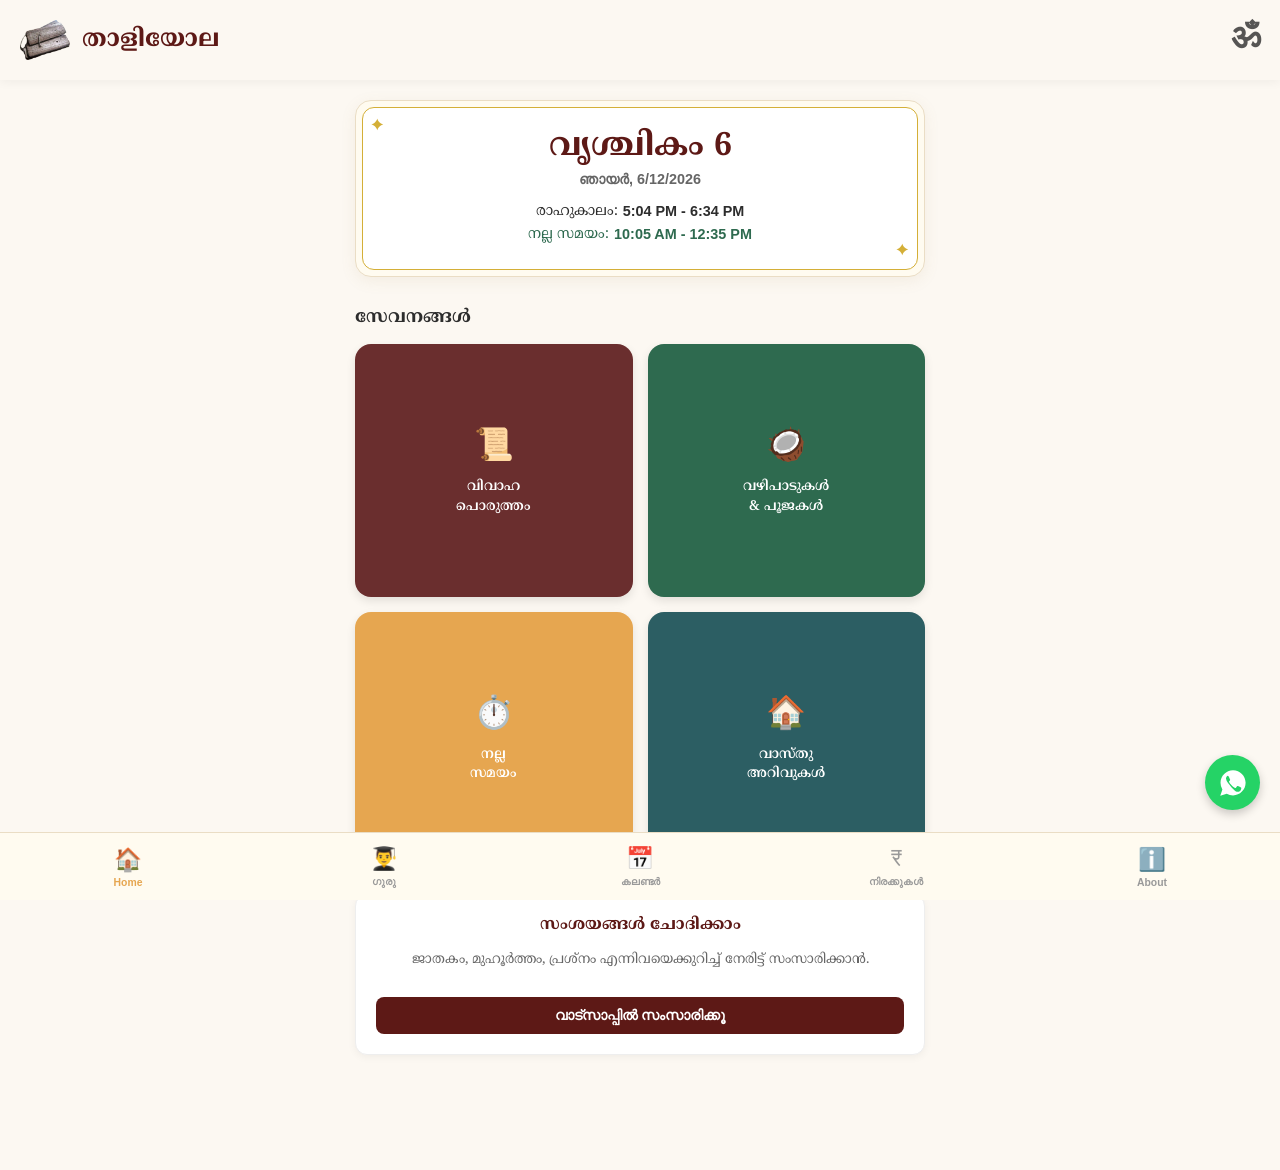
==== commit 6bef8a46: "Update index.html" ====
--- a/index.html
+++ b/index.html
@@ -12,7 +12,7 @@
 
     <header class="app-header">
         <a href="index.html" class="logo-row">
-            <img src="leaf_logo.png" alt="Thaliyola Logo" class="logo-img">
+            <img src="thaliyola1.png" alt="Thaliyola Logo" class="logo-img">
             <div class="logo-text">
                 <h1 style="margin:0; font-size:1.5rem; color:#5d1916; font-weight:700;">താളിയോല</h1>
             </div>
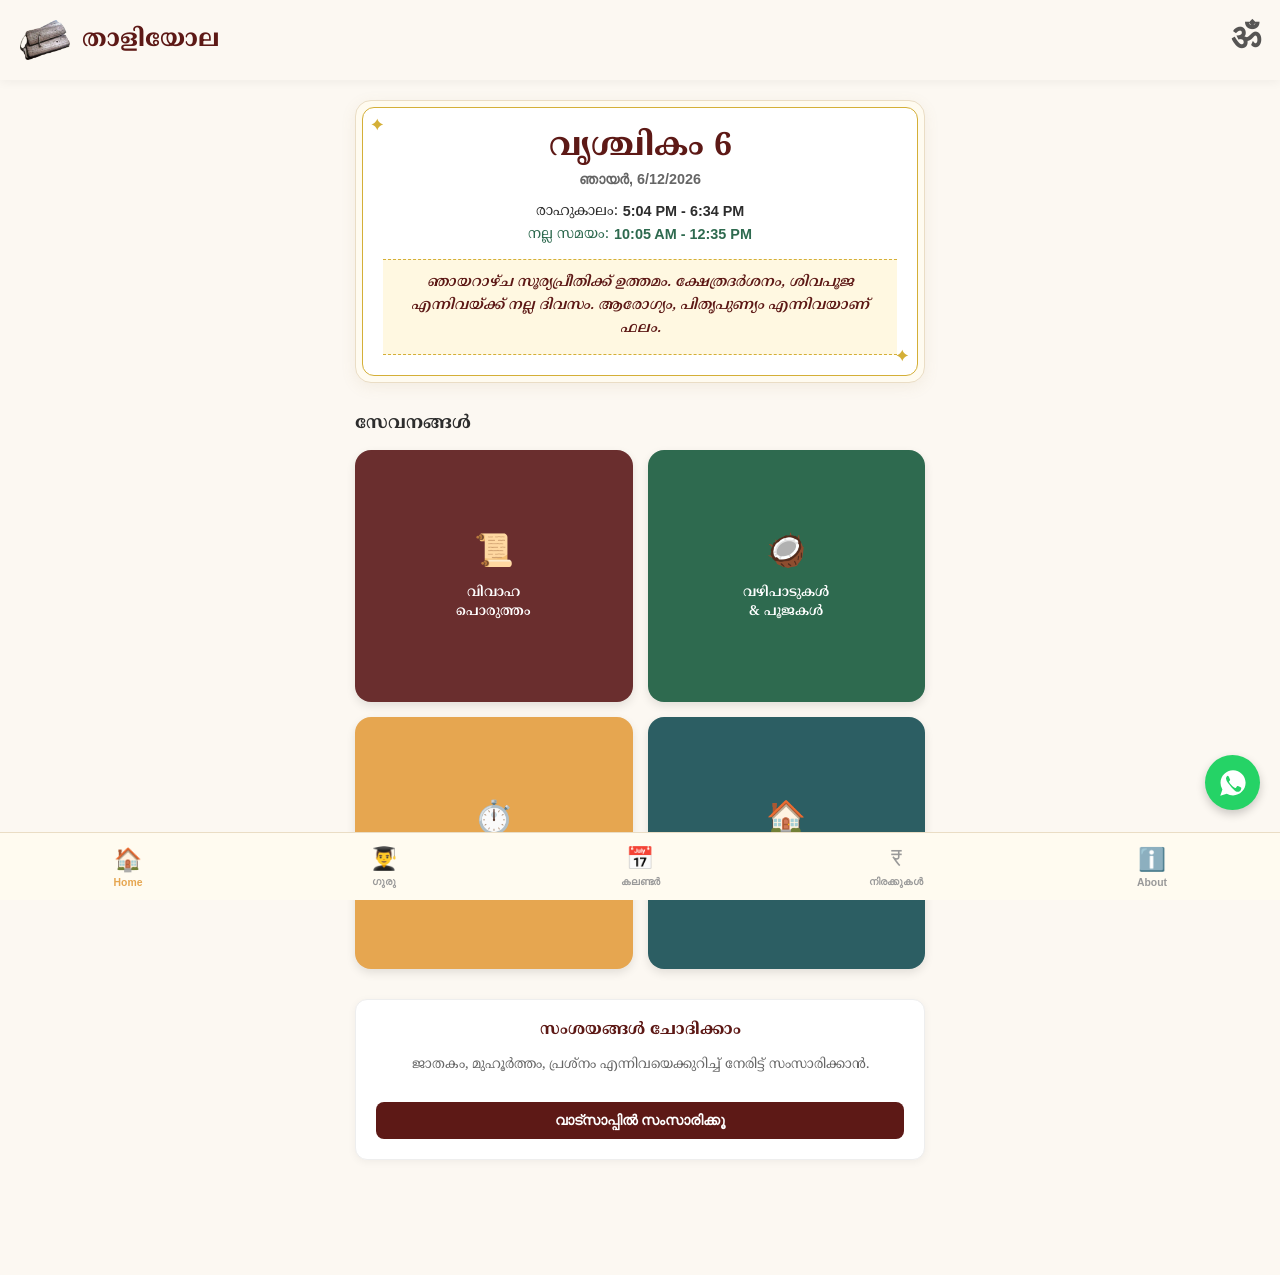
==== commit cdc28bd7: "Update index.html" ====
--- a/index.html
+++ b/index.html
@@ -34,6 +34,10 @@
                 </div>
                 <div class="panchangam-row nalla-neram">
                     നല്ല സമയം: <span id="t-nalla" class="time-highlight">...</span>
+                </div>
+
+                <div id="day-features" class="significance-box">
+                    ...
                 </div>
             </div>
         </div>
@@ -90,6 +94,17 @@
         const timingsMap = [[10.5, 9.0, 3.5, 6.0], [1.5, 7.5, 10.0, 12.0], [9.0, 6.0, 1.5, 4.0], [6.0, 4.5, 8.0, 10.0], [7.5, 3.0, 4.0, 6.0], [4.5, 1.5, 11.0, 13.0], [3.0, 0.0, 2.5, 5.0]];
         const sankrantiData = [{cutoff: 14, name: "ധനു", next: "മകരം", offset: 17}, {cutoff: 13, name: "മകരം", next: "കുംഭം", offset: 0}, {cutoff: 14, name: "കുംഭം", next: "മീനം", offset: 0}, {cutoff: 14, name: "മീനം", next: "മേടം", offset: 0}, {cutoff: 15, name: "മേടം", next: "ഇടവം", offset: 0}, {cutoff: 15, name: "ഇടവം", next: "മിഥുനം", offset: 0}, {cutoff: 16, name: "മിഥുനം", next: "കർക്കടകം", offset: 0}, {cutoff: 17, name: "കർക്കടകം", next: "ചിങ്ങം", offset: 0}, {cutoff: 17, name: "ചിങ്ങം", next: "കന്നി", offset: 0}, {cutoff: 17, name: "കന്നി", next: "തുലാം", offset: 0}, {cutoff: 16, name: "തുലാം", next: "വൃശ്ചികം", offset: 0}, {cutoff: 16, name: "വൃശ്ചികം", next: "ധനു", offset: 0}];
 
+        // Daily Significance Data (0=Sunday to 6=Saturday)
+        const daySignificances = [
+            "ഞായറാഴ്ച സൂര്യപ്രീതിക്ക് ഉത്തമം. ക്ഷേത്രദർശനം, ശിവപൂജ എന്നിവയ്ക്ക് നല്ല ദിവസം. ആരോഗ്യം, പിതൃപുണ്യം എന്നിവയാണ് ഫലം.",
+            "തിങ്കളാഴ്ച ശിവഭജനത്തിന് ഏറ്റവും വിശേഷം. 'ഓം നമ ശിവായ' ജപിക്കുന്നത് മനഃസമാധാനം നൽകും. ഉമാമഹേശ്വര പ്രീതികരമായ ദിവസം.",
+            "ചൊവ്വാഴ്ച ദേവീപ്രീതിക്കും മുരുകഭജനത്തിനും നന്ന്. ഗണപതിഹോമം, ഭഗവതിസേവ എന്നിവയ്ക്ക് ഉത്തമം. തടസ്സങ്ങൾ മാറിക്കിട്ടും.",
+            "ബുധനാഴ്ച വിദ്യയ്ക്കും ബുദ്ധിക്കും പ്രാധാന്യം. ശ്രീകൃഷ്ണനെയും അയ്യപ്പനെയും ഭജിക്കാം. വിദ്യാരംഭത്തിനും പുതിയ കാര്യങ്ങൾക്കും നല്ലത്.",
+            "വ്യാഴാഴ്ച മഹാവിഷ്ണുവിനും ഗുരുവായൂരപ്പനും പ്രധാനം. വിഷ്ണു സഹസ്രനാമം ജപിക്കുന്നത് ഐശ്വര്യം നൽകും. ധനനേട്ടത്തിന് ഉത്തമം.",
+            "വെള്ളിയാഴ്ച മഹാലക്ഷ്മി പ്രീതിക്ക് ഏറ്റവും നല്ല ദിവസം. അന്നദാനം, ദേവീക്ഷേത്ര ദർശനം എന്നിവ കുടുംബത്തിൽ ഐശ്വര്യം നിറയ്ക്കും.",
+            "ശനിയാഴ്ച ശാസ്താവിനെ (അയ്യപ്പനെ) ഭജിക്കാൻ ഉത്തമം. നീരാജനം കത്തിക്കുന്നതും ശനീശ്വര പൂജയും ദോഷങ്ങൾ അകറ്റാൻ സഹായിക്കും."
+        ];
+
         function formatTime(d) { let h=Math.floor(d), m=Math.floor((d-h)*60), p="AM"; if(h>=12){p="PM";if(h>12)h-=12;} if(h===0)h=12; return `${h}:${m<10?"0"+m:m} ${p}`; }
         function calculateTime(b,o) { return ((b*60)+o)/60; }
 
@@ -105,6 +120,9 @@
             document.getElementById("m-date-main").innerText = malDateString;
             document.getElementById("e-date-sub").innerText = `${daysMalayalam[dayIndex]}, ${d}/${m+1}/${y}`;
 
+            // Set Daily Significance
+            document.getElementById("day-features").innerText = daySignificances[dayIndex];
+
             const offset = sunriseOffsets[m];
             const r = timingsMap[dayIndex];
             document.getElementById("t-rahu").innerText = `${formatTime(calculateTime(6.0+r[0], offset))} - ${formatTime(calculateTime(6.0+r[0], offset)+1.5)}`;
--- a/style.css
+++ b/style.css
@@ -1,17 +1,16 @@
-/* 1. GLOBAL RESET (Fixes alignment issues) */
+/* 1. GLOBAL RESET */
 * {
     box-sizing: border-box;
 }
 
 :root {
-    --bg-color: #fcf8f2;      /* Soft Cream Background */
-    --primary: #5d1916;        /* Deep Kerala Maroon */
-    --gold: #d4af37;           /* Classic Gold */
-    --text-dark: #2d2d2d;      /* Dark Grey */
-    --text-light: #666666;     /* Light Grey */
+    --bg-color: #fcf8f2;      
+    --primary: #5d1916;        
+    --gold: #d4af37;           
+    --text-dark: #2d2d2d;      
+    --text-light: #666666;     
     --white: #ffffff;
     
-    /* Service Card Colors */
     --card-maroon: #6a2e2e;
     --card-green: #2e6a4f;
     --card-mustard: #e6a650;
@@ -25,7 +24,7 @@
     font-family: 'Noto Serif Malayalam', serif;
     background-color: var(--bg-color);
     color: var(--text-dark);
-    padding-bottom: 90px; /* Space for bottom nav */
+    padding-bottom: 90px; 
 }
 
 /* --- HEADER --- */
@@ -38,18 +37,18 @@
     position: sticky;
     top: 0;
     z-index: 50;
-    box-shadow: 0 2px 10px rgba(0,0,0,0.05); /* Slight shadow for depth */
+    box-shadow: 0 2px 10px rgba(0,0,0,0.05);
 }
 
 .logo-row {
     display: flex;
     align-items: center;
-    gap: 12px; /* Increased gap for better look */
+    gap: 12px;
     text-decoration: none;
 }
 
 .logo-img {
-    width: 50px;  /* Slightly larger for the new leaf logo */
+    width: 50px;  
     height: 50px; 
     object-fit: contain; 
 }
@@ -77,78 +76,63 @@
     margin: 0 auto;
 }
 
-/* --- PARCHMENT CARD --- */
-.parchment-card {
-    background-color: #fffbf0;
-    border: 1px solid #eaddc5;
-    border-radius: 16px;
-    padding: 6px;
-    margin-bottom: 30px;
-    margin-top: 10px;
-    box-shadow: 0 4px 15px rgba(165, 134, 88, 0.1);
-}
-
-.parchment-inner {
-    border: 1px solid var(--gold);
-    border-radius: 12px;
-    padding: 20px;
+/* --- NEW FEATURE: SIGNIFICANCE BOX --- */
+.significance-box {
+    margin-top: 15px;
+    padding: 12px;
+    background-color: #fff8e1; /* Light Parchment Yellow */
+    border-top: 1px dashed #d4af37;
+    border-bottom: 1px dashed #d4af37;
+    font-size: 0.9rem;
+    color: #5d1916;
+    font-style: italic;
+    line-height: 1.6;
     text-align: center;
-    position: relative;
-    background: white;
-}
-
-.parchment-inner::before { content: '✦'; position: absolute; top: 8px; left: 8px; color: var(--gold); font-size: 1rem; }
-.parchment-inner::after { content: '✦'; position: absolute; bottom: 8px; right: 8px; color: var(--gold); font-size: 1rem; }
-
-.date-container { margin-bottom: 15px; }
-.panchangam-main-mal {
-    font-size: 2rem;
-    font-weight: 700;
-    color: var(--primary);
-    line-height: 1.2;
-}
-.panchangam-sub-eng {
-    font-size: 0.9rem;
-    color: var(--text-light);
     font-weight: 600;
-    margin-top: 5px;
-    font-family: sans-serif;
-}
-
-.panchangam-row {
-    display: flex;
-    justify-content: center;
-    gap: 5px;
-    font-size: 0.9rem;
-    color: var(--text-dark);
-    margin-bottom: 5px;
-}
-.time-highlight { font-weight: 700; font-family: sans-serif; }
-.nalla-neram { color: var(--card-green); }
-
-/* --- SECTIONS & GRIDS --- */
-.section-heading {
-    font-size: 1.1rem;
-    font-weight: 700;
-    color: var(--text-dark);
-    margin-bottom: 15px;
-}
-
-.service-grid-modern {
-    display: grid; grid-template-columns: 1fr 1fr; gap: 15px; margin-bottom: 30px;
-}
-.grid-card {
-    aspect-ratio: 1.1; border-radius: 16px; display: flex; flex-direction: column; align-items: center; justify-content: center; padding: 15px; text-align: center; cursor: pointer; transition: transform 0.2s; color: white; box-shadow: 0 4px 10px rgba(0,0,0,0.1);
-}
-.grid-card:active { transform: scale(0.95); }
-.grid-card.maroon { background-color: var(--card-maroon); }
-.grid-card.green { background-color: var(--card-green); }
-.grid-card.mustard { background-color: var(--card-mustard); }
-.grid-card.teal { background-color: var(--card-teal); }
-.grid-icon { font-size: 2rem; margin-bottom: 10px; }
-.grid-label { font-size: 0.85rem; font-weight: 600; line-height: 1.4; }
-
-/* --- BOTTOM NAV (FIXED) --- */
+}
+
+/* --- CALENDAR STYLES --- */
+.calendar-controls { 
+    display: flex; justify-content: space-between; align-items: center; 
+    margin-bottom: 15px; background: white; padding: 10px; 
+    border-radius: 12px; border: 1px solid var(--gold); 
+}
+.month-title { font-size: 1.1rem; font-weight: 700; color: var(--primary); margin: 0; }
+
+.calendar-grid { 
+    display: grid; 
+    grid-template-columns: repeat(7, minmax(0, 1fr)); 
+    gap: 2px;
+    background: white; 
+    padding: 5px; 
+    border-radius: 12px; 
+}
+
+.day-name { 
+    text-align: center; font-size: 0.75rem; font-weight: bold; color: var(--primary); padding-bottom: 8px; white-space: nowrap; 
+}
+
+.calendar-date { 
+    min-height: 50px; background-color: #fcfcfc; border: 1px solid #eee; border-radius: 6px; padding: 2px; display: flex; flex-direction: column; justify-content: space-between; overflow: hidden;
+}
+
+.calendar-date.sunday { background-color: #fff0f0; border-color: #ffcccc; }
+.calendar-date.today { border: 2px solid var(--gold); background-color: #fffbea; }
+
+.eng-date { font-size: 0.9rem; font-weight: bold; margin-left: 2px; }
+
+.mal-date { 
+    font-size: 0.55rem; 
+    text-align: right; 
+    color: var(--primary); 
+    font-weight: 600; 
+    line-height: 1.1; 
+    margin-right: 2px;
+    white-space: normal; 
+    overflow: visible; 
+}
+
+/* --- BOTTOM NAV --- */
 .bottom-nav { 
     position: fixed; 
     bottom: 0; 
@@ -162,7 +146,7 @@
 }
 
 .nav-item { 
-    flex: 1; /* Forces equal width for all items */
+    flex: 1; 
     text-decoration: none; 
     display: flex; 
     flex-direction: column; 
@@ -178,11 +162,29 @@
 .nav-item .icon { font-size: 1.4rem; margin-bottom: 4px; }
 .nav-item .label { font-size: 0.65rem; font-weight: 600; }
 
-/* --- WHATSAPP FLOAT --- */
+/* --- OTHER STYLES --- */
+.parchment-card { background-color: #fffbf0; border: 1px solid #eaddc5; border-radius: 16px; padding: 6px; margin-bottom: 30px; margin-top: 10px; box-shadow: 0 4px 15px rgba(165, 134, 88, 0.1); }
+.parchment-inner { border: 1px solid var(--gold); border-radius: 12px; padding: 20px; text-align: center; position: relative; background: white; }
+.parchment-inner::before { content: '✦'; position: absolute; top: 8px; left: 8px; color: var(--gold); font-size: 1rem; }
+.parchment-inner::after { content: '✦'; position: absolute; bottom: 8px; right: 8px; color: var(--gold); font-size: 1rem; }
+.date-container { margin-bottom: 15px; }
+.panchangam-main-mal { font-size: 2rem; font-weight: 700; color: var(--primary); line-height: 1.2; }
+.panchangam-sub-eng { font-size: 0.9rem; color: var(--text-light); font-weight: 600; margin-top: 5px; font-family: sans-serif; }
+.panchangam-row { display: flex; justify-content: center; gap: 5px; font-size: 0.9rem; color: var(--text-dark); margin-bottom: 5px; }
+.time-highlight { font-weight: 700; font-family: sans-serif; }
+.nalla-neram { color: var(--card-green); }
+.section-heading { font-size: 1.1rem; font-weight: 700; color: var(--text-dark); margin-bottom: 15px; }
+.service-grid-modern { display: grid; grid-template-columns: 1fr 1fr; gap: 15px; margin-bottom: 30px; }
+.grid-card { aspect-ratio: 1.1; border-radius: 16px; display: flex; flex-direction: column; align-items: center; justify-content: center; padding: 15px; text-align: center; cursor: pointer; transition: transform 0.2s; color: white; box-shadow: 0 4px 10px rgba(0,0,0,0.1); }
+.grid-card:active { transform: scale(0.95); }
+.grid-card.maroon { background-color: var(--card-maroon); }
+.grid-card.green { background-color: var(--card-green); }
+.grid-card.mustard { background-color: var(--card-mustard); }
+.grid-card.teal { background-color: var(--card-teal); }
+.grid-icon { font-size: 2rem; margin-bottom: 10px; }
+.grid-label { font-size: 0.85rem; font-weight: 600; line-height: 1.4; }
 .float-wa { position: fixed; right: 20px; bottom: 90px; background: var(--whatsapp); width: 55px; height: 55px; border-radius: 50%; display: flex; justify-content: center; align-items: center; box-shadow: 0 4px 10px rgba(0,0,0,0.2); z-index: 90; }
 .wa-icon { width: 30px; height: 30px; fill: white; }
-
-/* --- CARDS & INNER PAGES --- */
 .profile-card, .matching-card, .tip-card, .offering-card, .time-card, .about-card { background: white; padding: 20px; margin-bottom: 15px; border-radius: 12px; box-shadow: 0 2px 8px rgba(0,0,0,0.05); border: 1px solid #eee; }
 .matching-card { border: 1px solid var(--gold); }
 .profile-header, .offering-header, .time-header { display: flex; align-items: center; gap: 12px; margin-bottom: 10px; }
@@ -221,43 +223,10 @@
 .result-desc { font-size: 0.95rem; color: #444; margin-bottom: 15px; line-height: 1.6; text-align: justify; }
 .disclaimer-box { background: rgba(255,255,255,0.6); padding: 10px; border-radius: 5px; font-size: 0.8rem; color: #666; margin-bottom: 15px; font-style: italic; }
 
-/* --- CALENDAR FIXES (FIXED) --- */
-.calendar-controls { 
-    display: flex; justify-content: space-between; align-items: center; 
-    margin-bottom: 15px; background: white; padding: 10px; 
-    border-radius: 12px; border: 1px solid var(--gold); 
-}
-.month-title { font-size: 1.1rem; font-weight: 700; color: var(--primary); margin: 0; }
-
-.calendar-grid { 
-    display: grid; 
-    grid-template-columns: repeat(7, 1fr); 
-    gap: 2px;
-    background: white; 
-    padding: 10px; /* Padding matches controls */
-    border-radius: 12px; 
-    overflow-x: auto; 
-}
-
-/* Day Names */
-.day-name { 
-    text-align: center; font-size: 0.75rem; font-weight: bold; color: var(--primary); padding-bottom: 8px; white-space: nowrap; 
-}
-
-/* Date Cells */
-.calendar-date { 
-    min-height: 50px; background-color: #fcfcfc; border: 1px solid #eee; border-radius: 6px; padding: 2px; display: flex; flex-direction: column; justify-content: space-between; 
-}
-
-.calendar-date.sunday { background-color: #fff0f0; border-color: #ffcccc; }
-.calendar-date.today { border: 2px solid var(--gold); background-color: #fffbea; }
-.eng-date { font-size: 0.9rem; font-weight: bold; margin-left: 2px; }
-.mal-date { font-size: 0.6rem; text-align: right; color: var(--primary); font-weight: 600; line-height: 1.1; margin-right: 2px; }
-
 @media (max-width: 400px) {
     .content-wrapper { padding: 10px 5px; }
     .day-name { font-size: 0.6rem; padding: 4px 0; }
     .calendar-date { min-height: 45px; padding: 1px; }
     .eng-date { font-size: 0.8rem; }
-    .mal-date { font-size: 0.5rem; white-space: nowrap; overflow: hidden; text-overflow: ellipsis; }
-}
+    .mal-date { font-size: 0.5rem; white-space: normal; overflow: visible; }
+}
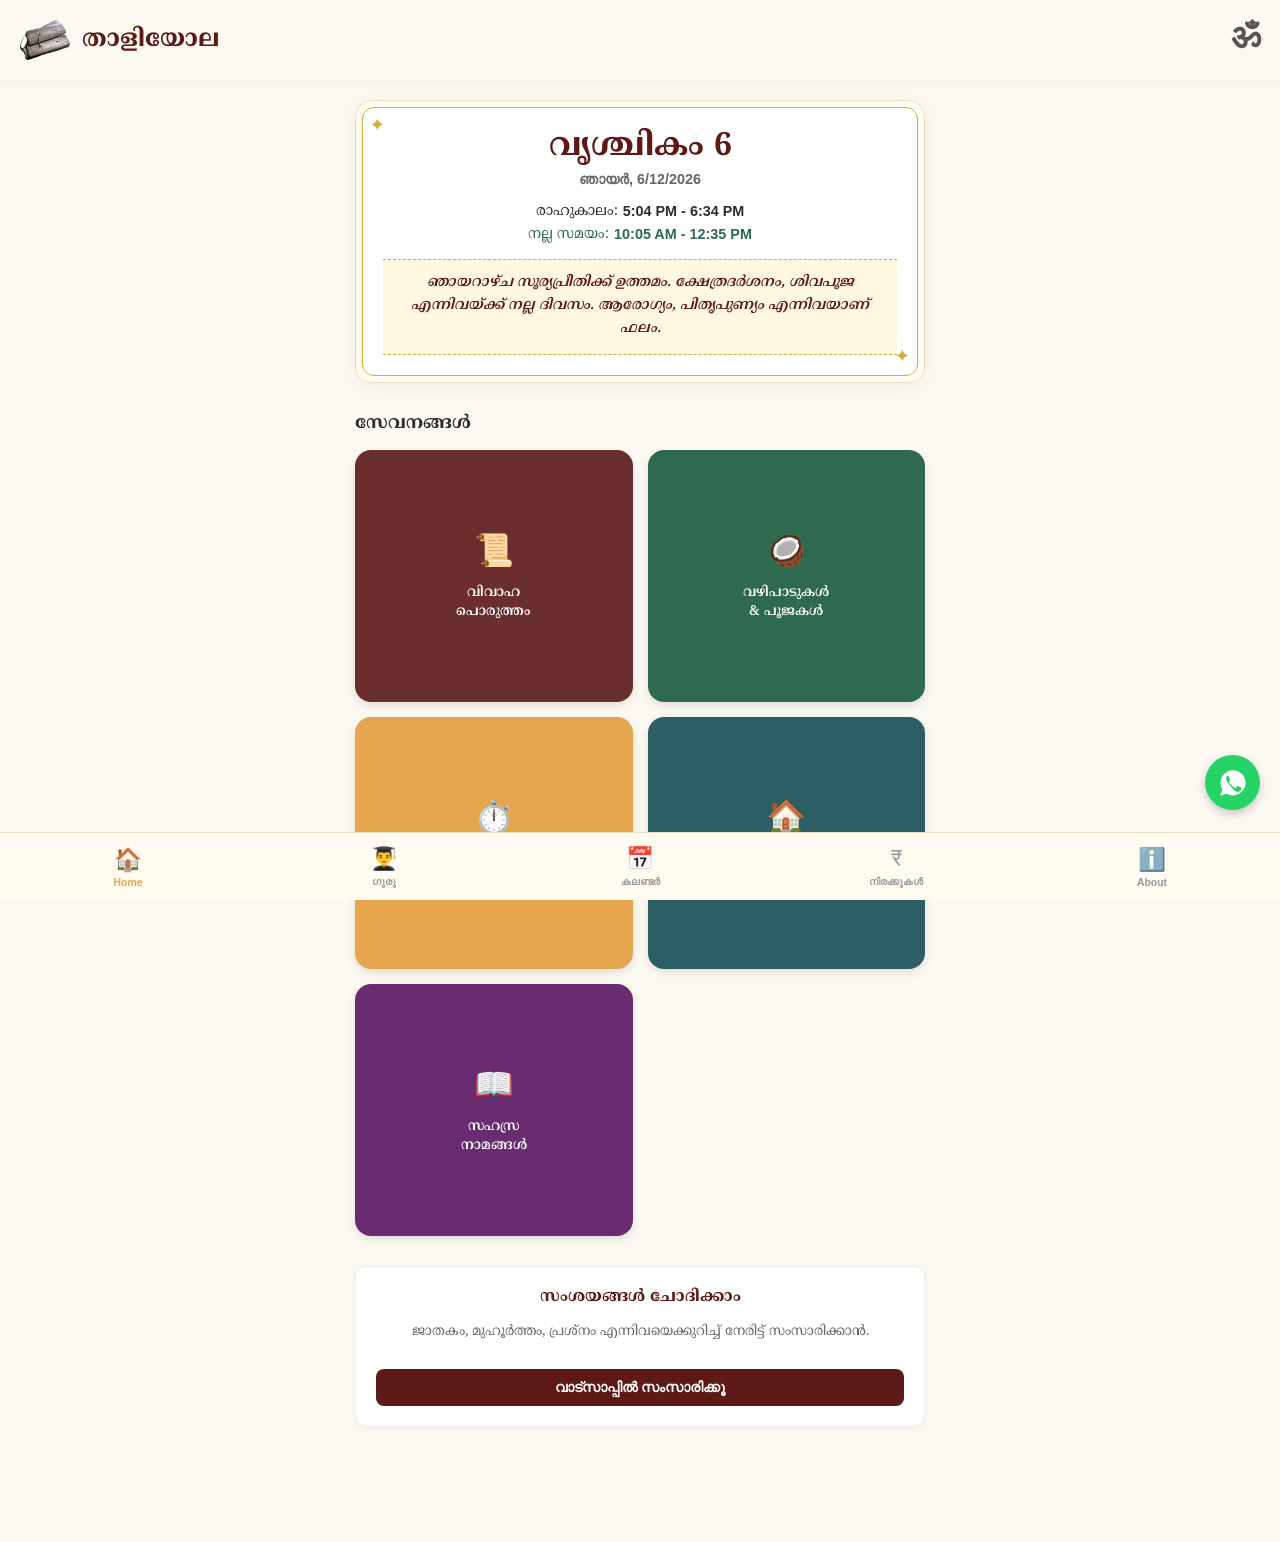
==== commit a827f874: "Update index.html" ====
--- a/index.html
+++ b/index.html
@@ -61,6 +61,10 @@
                 <div class="grid-icon">🏠</div>
                 <div class="grid-label">വാസ്തു<br>അറിവുകൾ</div>
             </div>
+            <div class="grid-card purple" onclick="window.location.href='sahasranamam.html'">
+                <div class="grid-icon">📖</div>
+                <div class="grid-label">സഹസ്ര<br>നാമങ്ങൾ</div>
+            </div>
         </div>
 
         <div class="about-card" style="margin-top: 20px; text-align: center;">
@@ -94,7 +98,6 @@
         const timingsMap = [[10.5, 9.0, 3.5, 6.0], [1.5, 7.5, 10.0, 12.0], [9.0, 6.0, 1.5, 4.0], [6.0, 4.5, 8.0, 10.0], [7.5, 3.0, 4.0, 6.0], [4.5, 1.5, 11.0, 13.0], [3.0, 0.0, 2.5, 5.0]];
         const sankrantiData = [{cutoff: 14, name: "ധനു", next: "മകരം", offset: 17}, {cutoff: 13, name: "മകരം", next: "കുംഭം", offset: 0}, {cutoff: 14, name: "കുംഭം", next: "മീനം", offset: 0}, {cutoff: 14, name: "മീനം", next: "മേടം", offset: 0}, {cutoff: 15, name: "മേടം", next: "ഇടവം", offset: 0}, {cutoff: 15, name: "ഇടവം", next: "മിഥുനം", offset: 0}, {cutoff: 16, name: "മിഥുനം", next: "കർക്കടകം", offset: 0}, {cutoff: 17, name: "കർക്കടകം", next: "ചിങ്ങം", offset: 0}, {cutoff: 17, name: "ചിങ്ങം", next: "കന്നി", offset: 0}, {cutoff: 17, name: "കന്നി", next: "തുലാം", offset: 0}, {cutoff: 16, name: "തുലാം", next: "വൃശ്ചികം", offset: 0}, {cutoff: 16, name: "വൃശ്ചികം", next: "ധനു", offset: 0}];
 
-        // Daily Significance Data (0=Sunday to 6=Saturday)
         const daySignificances = [
             "ഞായറാഴ്ച സൂര്യപ്രീതിക്ക് ഉത്തമം. ക്ഷേത്രദർശനം, ശിവപൂജ എന്നിവയ്ക്ക് നല്ല ദിവസം. ആരോഗ്യം, പിതൃപുണ്യം എന്നിവയാണ് ഫലം.",
             "തിങ്കളാഴ്ച ശിവഭജനത്തിന് ഏറ്റവും വിശേഷം. 'ഓം നമ ശിവായ' ജപിക്കുന്നത് മനഃസമാധാനം നൽകും. ഉമാമഹേശ്വര പ്രീതികരമായ ദിവസം.",
@@ -116,11 +119,8 @@
             let malDateString = (d < malRule.cutoff) ? `${malRule.name} ${malRule.offset + d}` : `${malRule.next} ${d - malRule.cutoff + 1}`;
             if(m===0 && d < 14) malDateString = `ധനു ${16+d}`; 
             
-            // Date Setup
             document.getElementById("m-date-main").innerText = malDateString;
             document.getElementById("e-date-sub").innerText = `${daysMalayalam[dayIndex]}, ${d}/${m+1}/${y}`;
-
-            // Set Daily Significance
             document.getElementById("day-features").innerText = daySignificances[dayIndex];
 
             const offset = sunriseOffsets[m];
--- a/style.css
+++ b/style.css
@@ -15,6 +15,8 @@
     --card-green: #2e6a4f;
     --card-mustard: #e6a650;
     --card-teal: #2c5e63;
+    /* NEW COLOR for Sahasranamam */
+    --card-purple: #6a2c70; 
 
     --whatsapp: #25D366;
 }
@@ -76,11 +78,11 @@
     margin: 0 auto;
 }
 
-/* --- NEW FEATURE: SIGNIFICANCE BOX --- */
+/* --- SIGNIFICANCE BOX --- */
 .significance-box {
     margin-top: 15px;
     padding: 12px;
-    background-color: #fff8e1; /* Light Parchment Yellow */
+    background-color: #fff8e1;
     border-top: 1px dashed #d4af37;
     border-bottom: 1px dashed #d4af37;
     font-size: 0.9rem;
@@ -175,12 +177,16 @@
 .nalla-neram { color: var(--card-green); }
 .section-heading { font-size: 1.1rem; font-weight: 700; color: var(--text-dark); margin-bottom: 15px; }
 .service-grid-modern { display: grid; grid-template-columns: 1fr 1fr; gap: 15px; margin-bottom: 30px; }
+
+/* Grid Card Colors */
 .grid-card { aspect-ratio: 1.1; border-radius: 16px; display: flex; flex-direction: column; align-items: center; justify-content: center; padding: 15px; text-align: center; cursor: pointer; transition: transform 0.2s; color: white; box-shadow: 0 4px 10px rgba(0,0,0,0.1); }
 .grid-card:active { transform: scale(0.95); }
 .grid-card.maroon { background-color: var(--card-maroon); }
 .grid-card.green { background-color: var(--card-green); }
 .grid-card.mustard { background-color: var(--card-mustard); }
 .grid-card.teal { background-color: var(--card-teal); }
+.grid-card.purple { background-color: var(--card-purple); } /* NEW */
+
 .grid-icon { font-size: 2rem; margin-bottom: 10px; }
 .grid-label { font-size: 0.85rem; font-weight: 600; line-height: 1.4; }
 .float-wa { position: fixed; right: 20px; bottom: 90px; background: var(--whatsapp); width: 55px; height: 55px; border-radius: 50%; display: flex; justify-content: center; align-items: center; box-shadow: 0 4px 10px rgba(0,0,0,0.2); z-index: 90; }
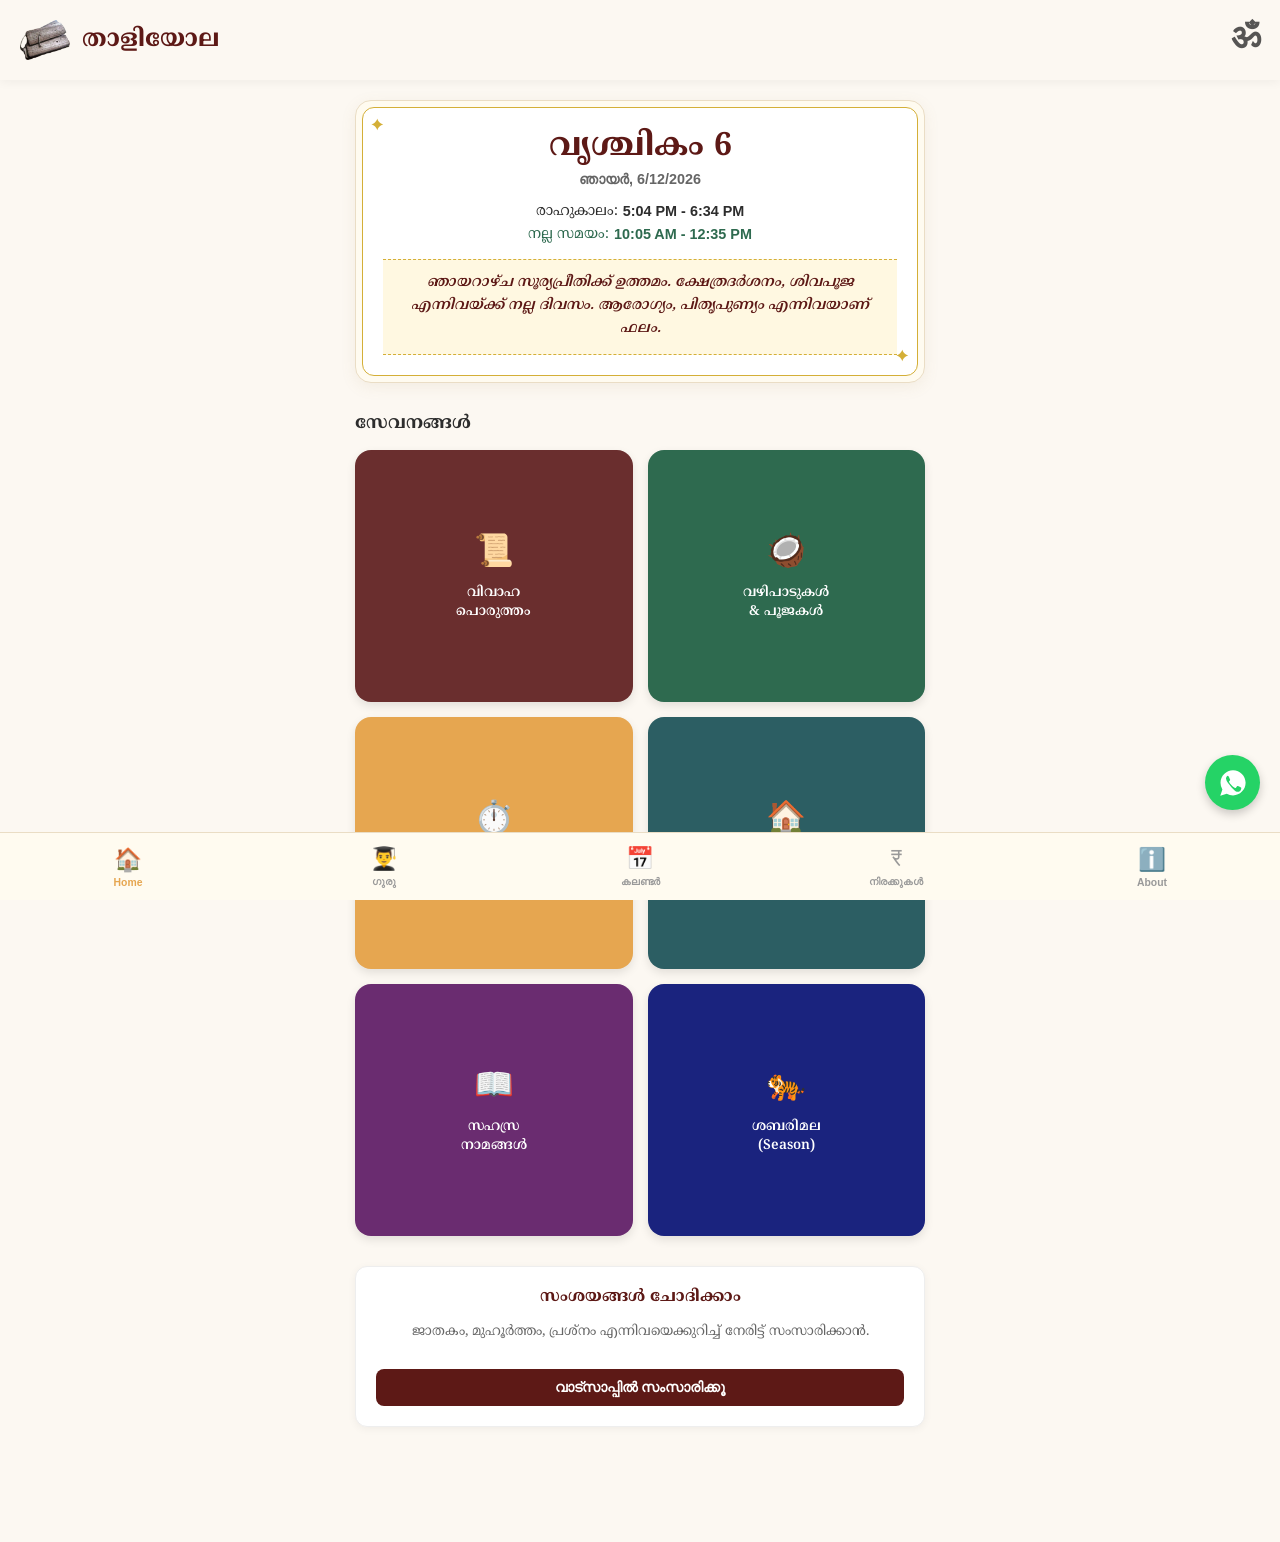
==== commit 6b8b0627: "Update index.html" ====
--- a/index.html
+++ b/index.html
@@ -64,6 +64,10 @@
             <div class="grid-card purple" onclick="window.location.href='sahasranamam.html'">
                 <div class="grid-icon">📖</div>
                 <div class="grid-label">സഹസ്ര<br>നാമങ്ങൾ</div>
+            </div>
+            <div class="grid-card ayyappa" onclick="window.location.href='sabarimala.html'">
+                <div class="grid-icon">🐅</div>
+                <div class="grid-label">ശബരിമല<br>(Season)</div>
             </div>
         </div>
 
--- a/style.css
+++ b/style.css
@@ -11,12 +11,13 @@
     --text-light: #666666;     
     --white: #ffffff;
     
+    /* Card Colors */
     --card-maroon: #6a2e2e;
     --card-green: #2e6a4f;
     --card-mustard: #e6a650;
     --card-teal: #2c5e63;
-    /* NEW COLOR for Sahasranamam */
     --card-purple: #6a2c70; 
+    --card-ayyappa: #1a237e; /* Deep Indigo/Black for Ayyappa */
 
     --whatsapp: #25D366;
 }
@@ -78,7 +79,7 @@
     margin: 0 auto;
 }
 
-/* --- SIGNIFICANCE BOX --- */
+/* --- SPECIAL BOXES --- */
 .significance-box {
     margin-top: 15px;
     padding: 12px;
@@ -164,7 +165,7 @@
 .nav-item .icon { font-size: 1.4rem; margin-bottom: 4px; }
 .nav-item .label { font-size: 0.65rem; font-weight: 600; }
 
-/* --- OTHER STYLES --- */
+/* --- CARD STYLES --- */
 .parchment-card { background-color: #fffbf0; border: 1px solid #eaddc5; border-radius: 16px; padding: 6px; margin-bottom: 30px; margin-top: 10px; box-shadow: 0 4px 15px rgba(165, 134, 88, 0.1); }
 .parchment-inner { border: 1px solid var(--gold); border-radius: 12px; padding: 20px; text-align: center; position: relative; background: white; }
 .parchment-inner::before { content: '✦'; position: absolute; top: 8px; left: 8px; color: var(--gold); font-size: 1rem; }
@@ -178,14 +179,15 @@
 .section-heading { font-size: 1.1rem; font-weight: 700; color: var(--text-dark); margin-bottom: 15px; }
 .service-grid-modern { display: grid; grid-template-columns: 1fr 1fr; gap: 15px; margin-bottom: 30px; }
 
-/* Grid Card Colors */
+/* CARD COLORS */
 .grid-card { aspect-ratio: 1.1; border-radius: 16px; display: flex; flex-direction: column; align-items: center; justify-content: center; padding: 15px; text-align: center; cursor: pointer; transition: transform 0.2s; color: white; box-shadow: 0 4px 10px rgba(0,0,0,0.1); }
 .grid-card:active { transform: scale(0.95); }
 .grid-card.maroon { background-color: var(--card-maroon); }
 .grid-card.green { background-color: var(--card-green); }
 .grid-card.mustard { background-color: var(--card-mustard); }
 .grid-card.teal { background-color: var(--card-teal); }
-.grid-card.purple { background-color: var(--card-purple); } /* NEW */
+.grid-card.purple { background-color: var(--card-purple); }
+.grid-card.ayyappa { background-color: var(--card-ayyappa); } /* New for Sabarimala */
 
 .grid-icon { font-size: 2rem; margin-bottom: 10px; }
 .grid-label { font-size: 0.85rem; font-weight: 600; line-height: 1.4; }
